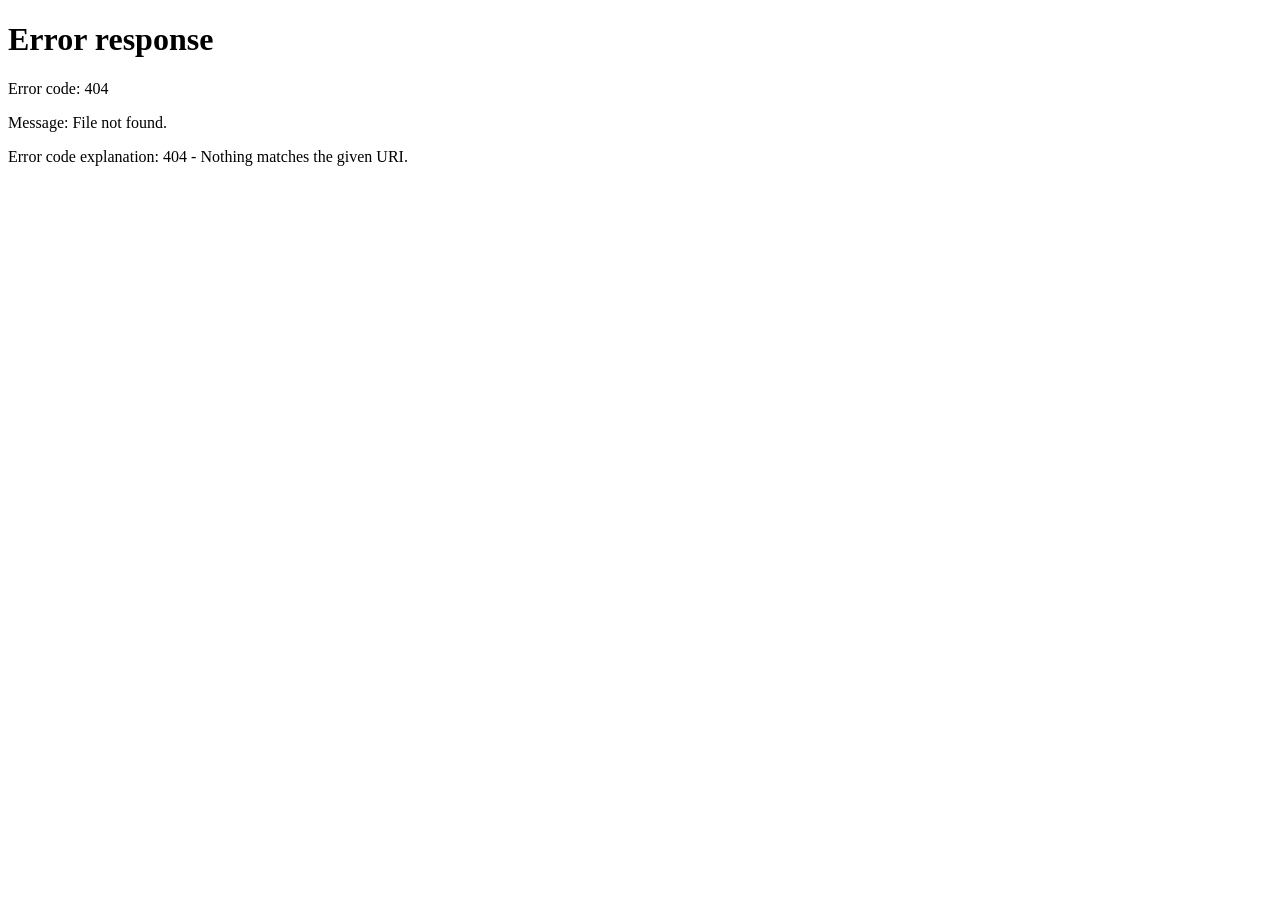
==== www/index.html @ 534d30af "memisahkan bagian rumus & system config" ====
<!doctype html>
<html lang="id">
  <head>
    <meta charset="UTF-8" />
    <meta name="viewport" content="width=device-width, initial-scale=1.0" />
    <title>Dashboard - Estrus Monitoring</title>
    <style>
      :root {
        --primary: #2563eb;
        --primary-dark: #1e40af;
        --success: #10b981;
        --success-dark: #047857;
        --danger: #ef4444;
        --warning: #f59e0b;
        --bg-body: #f8fafc;
        --bg-card: #ffffff;
        --text-main: #1e293b;
        --text-muted: #64748b;
        --border: #e2e8f0;
      }

      :root.dark-mode {
        --primary: #3b82f6;
        --primary-dark: #1e3a8a;
        --success: #10b981;
        --danger: #ef4444;
        --warning: #f59e0b;
        --bg-body: #0f172a;
        --bg-card: #1e293b;
        --text-main: #f1f5f9;
        --text-muted: #94a3b8;
        --border: #334155;
      }
      @media (max-width: 640px) {
        header {
          flex-direction: column;
          align-items: flex-start;
        }
        .header-right {
          width: 100%;
          align-items: flex-start;
          margin-top: 10px;
        }
        .btn-logout {
          /* order: -1; */
          align-self: flex-end;
        }
      }
      * {
        box-sizing: border-box;
        margin: 0;
        padding: 0;
      }
      body {
        font-family:
          -apple-system, BlinkMacSystemFont, "Segoe UI", Roboto, Helvetica,
          Arial, sans-serif;
        background-color: var(--bg-body);
        color: var(--text-main);
        line-height: 1.5;
        padding: 20px;
      }
      .container {
        max-width: 1400px;
        margin: 0 auto;
      }
      .btn-logout {
        display: flex;
        align-items: center;
        gap: 8px;
        background: #fee2e2;
        color: #dc2626;
        border: 1px solid #fecaca;
        padding: 8px 16px;
        border-radius: 10px;
        font-size: 0.85rem;
        font-weight: 700;
        cursor: pointer;
        transition: 0.2s;
        text-decoration: none;
      }
      .btn-logout:hover {
        background: #fecaca;
        box-shadow: 0 2px 4px rgba(220, 38, 38, 0.1);
      }
      .btn-theme {
        display: flex;
        align-items: center;
        gap: 8px;
        background: #e0e7ff;
        color: #3730a3;
        border: 1px solid #c7d2fe;
        padding: 8px 16px;
        border-radius: 10px;
        font-size: 0.85rem;
        font-weight: 700;
        cursor: pointer;
        transition: 0.2s;
        text-decoration: none;
      }
      .btn-theme:hover {
        background: #c7d2fe;
        box-shadow: 0 2px 4px rgba(55, 48, 163, 0.1);
      }
      :root.dark-mode .btn-theme {
        background: #312e81;
        color: #a5b4fc;
        border: 1px solid #4f46e5;
      }
      :root.dark-mode .btn-theme:hover {
        background: #4f46e5;
        box-shadow: 0 2px 4px rgba(165, 180, 252, 0.1);
      }
      :root.dark-mode .btn-logout {
        background: #7f1d1d;
        color: #fca5a5;
        border: 1px solid #991b1b;
      }
      :root.dark-mode .btn-logout:hover {
        background: #991b1b;
        box-shadow: 0 2px 4px rgba(252, 165, 165, 0.1);
      }
      header {
        display: flex;
        justify-content: space-between;
        align-items: center;
        margin-bottom: 30px;
        flex-wrap: wrap;
        gap: 20px;
      }
      .header-left {
        display: flex;
        align-items: center;
        gap: 15px;
      }
      .header-right {
        display: flex;
        flex-direction: column;
        align-items: flex-end;
        gap: 10px;
      }
      .logo-box {
        /* background: var(--primary); */
        /* color: white; */
        font-size: 48px;
        padding: 6px;
        border-radius: 12px;
        box-shadow: 0 4px 12px rgba(37, 99, 235, 0.2);
      }
      .node-badge {
        background: #e2e8f0;
        padding: 2px 8px;
        border-radius: 4px;
        font-family: monospace;
        font-size: 0.8em;
        color: var(--text-muted);
      }
      .grid-stats {
        display: grid;
        grid-template-columns: repeat(auto-fit, minmax(280px, 1fr));
        gap: 20px;
        margin-bottom: 30px;
      }
      .card {
        background: var(--bg-card);
        border: 1px solid var(--border);
        border-radius: 16px;
        padding: 20px;
        box-shadow: 0 1px 3px rgba(0, 0, 0, 0.05);
      }
      .card-header {
        display: flex;
        justify-content: space-between;
        margin-bottom: 15px;
        font-size: 0.75rem;
        font-weight: 700;
        color: var(--text-muted);
        text-transform: uppercase;
        letter-spacing: 0.05em;
      }
      .stat-value {
        font-size: 1.8rem;
        font-weight: 800;
        color: #0f172a;
      }
      :root.dark-mode .stat-value {
        color: #f1f5f9;
      }
      .stat-unit {
        font-size: 0.9rem;
        color: var(--text-muted);
        font-weight: 400;
      }
      .status-group {
        display: flex;
        gap: 12px;
        margin-top: 10px;
      }
      .status-item {
        display: flex;
        align-items: center;
        gap: 6px;
        font-size: 0.7rem;
        font-weight: bold;
      }
      .dot {
        height: 8px;
        width: 8px;
        border-radius: 50%;
        background: #cbd5e1;
      }
      .dot-active {
        background: var(--success);
        box-shadow: 0 0 6px var(--success);
      }
      .dot-inactive {
        background: var(--text-muted);
        box-shadow: none;
      }
      .dot-error {
        background: var(--danger);
        box-shadow: 0 0 6px var(--danger);
      }
      .alarm-btn {
        width: 50px;
        height: 50px;
        border-radius: 50%;
        border: none;
        cursor: pointer;
        transition: 0.3s;
        display: flex;
        align-items: center;
        justify-content: center;
        position: relative;
      }
      .alarm-active {
        background: var(--danger);
        color: white;
      }
      .alarm-inactive {
        background: #f1f5f9;
        color: #94a3b8;
      }
      :root.dark-mode .alarm-inactive {
        background: #1e293b;
        color: #64748b;
      }
      @keyframes pulse {
        0% {
          transform: scale(1);
          opacity: 0.5;
        }
        100% {
          transform: scale(1.5);
          opacity: 0;
        }
      }
      .pulse-ring {
        position: absolute;
        width: 100%;
        height: 100%;
        border-radius: 50%;
        border: 3px solid var(--danger);
        animation: pulse 1.5s infinite;
      }
      .main-layout {
        display: grid;
        grid-template-columns: 1.5fr 1fr;
        gap: 25px;
      }
      @media (max-width: 1024px) {
        .main-layout {
          grid-template-columns: 1fr;
        }
      }
      .config-panel {
        max-height: 600px;
        overflow-y: auto;
      }
      .form-grid {
        display: grid;
        grid-template-columns: 1fr 1fr;
        gap: 15px;
      }
      .full-width {
        grid-column: span 2;
      }
      .form-group label {
        display: block;
        font-size: 0.7rem;
        font-weight: 700;
        color: var(--text-muted);
        margin-bottom: 5px;
        text-transform: uppercase;
      }
      input,
      select {
        width: 100%;
        padding: 10px;
        border: 1px solid var(--border);
        border-radius: 8px;
        font-size: 0.9rem;
        outline: none;
        background: var(--bg-card);
        color: var(--text-main);
      }
      input:focus {
        border-color: var(--primary);
      }
      .btn {
        padding: 12px 20px;
        border-radius: 10px;
        border: none;
        font-weight: 700;
        cursor: pointer;
        transition: 0.2s;
      }
      .btn-primary {
        background: var(--primary);
        color: white;
        width: 100%;
      }
      .btn-primary:hover {
        background: var(--primary-dark);
        box-shadow: 0 4px 12px rgba(37, 99, 235, 0.2);
      }
      .btn-outline {
        background: var(--success);
        border: 1px solid var(--border);
        color: white;
        width: 100%;
      }
      .btn-outline:hover {
        background: var(--success-dark);
        box-shadow: 0 4px 12px rgba(16, 185, 129, 0.2);
      }
      .warning-box {
        background: #fffbeb;
        border: 1px solid #fde68a;
        color: #92400e;
        padding: 10px;
        border-radius: 8px;
        font-size: 0.75rem;
        margin-top: 5px;
        display: none;
      }
      .chart-container {
        height: 300px;
        width: 100%;
        background: #f8fafc;
        border-radius: 12px;
        position: relative;
        margin-top: 20px;
        border: 1px solid #f1f5f9;
      }
      :root.dark-mode .chart-container {
        background: #1e293b;
        border: 1px solid #334155;
      }
      .status-normal {
        background: #dcfce7;
        color: #166534;
        padding: 4px 12px;
        border-radius: 20px;
        font-weight: bold;
        font-size: 0.7rem;
      }
      .status-estrus {
        background: #fef3c7;
        color: #92400e;
        padding: 4px 12px;
        border-radius: 20px;
        font-weight: bold;
        font-size: 0.7rem;
      }
      table {
        width: 100%;
        border-collapse: collapse;
        margin-top: 16px;
      }
      th,
      td {
        padding: 12px;
        border-bottom: 1px solid #334155;
        text-align: left;
        font-size: 14px;
        color: var(--text-main);
      }
      :root.dark-mode th,
      :root.dark-mode td {
        border-bottom: 1px solid #475569;
      }
    </style>
  </head>
  <body>
    <div class="container">
      <header>
        <div class="header-left">
          <div class="logo-box">🐮</div>
          <div>
            <h1 style="font-size: 1.5rem">
              Estrus Monitoring
              <span class="node-badge" id="nodeTitle">NODE-?</span>
            </h1>
            <p style="font-size: 0.8rem; color: var(--text-muted)" id="rtcTime">
              Gagal memuat waktu
            </p>
          </div>
        </div>

        <div
          class="header-right"
          style="
            text-align: right;
            display: flex;
            gap: 10px;
            flex-direction: column;
            align-items: flex-end;
          "
        >
          <div style="display: flex; gap: 12px">
            <!-- dark mode toggle -->
            <button class="btn-theme" id="themeToggle" onclick="toggleTheme()">
              <span id="themeIcon">🌙</span>
              <!-- <span id="themeText">Dark</span> -->
            </button>
            <!-- logout button -->
            <button class="btn-logout" onclick="logoutSession()">
              <svg
                width="18"
                height="18"
                viewBox="0 0 24 24"
                fill="none"
                stroke="currentColor"
                stroke-width="2"
                stroke-linecap="round"
                stroke-linejoin="round"
              >
                <path d="M9 21H5a2 2 0 0 1-2-2V5a2 2 0 0 1 2-2h4"></path>
                <polyline points="16 17 21 12 16 7"></polyline>
                <line x1="21" y1="12" x2="9" y2="12"></line>
              </svg>
              Logout
            </button>
          </div>
          <div class="status-group">
            <div class="status-item">
              <span class="dot dot-inactive" id="sdStatus"></span> SD
            </div>
            <div class="status-item">
              <span class="dot dot-inactive" id="rtcStatus"></span> RTC
            </div>
            <div class="status-item">
              <span class="dot dot-inactive" id="sensorStatus"></span> SENSOR
            </div>
            <div class="status-item">
              <span class="dot dot-inactive" id="alarmStatus"></span> ALARM
            </div>
          </div>
        </div>
      </header>

      <div class="grid-stats">
        <!-- Proximity Card -->
        <div class="card">
          <div class="card-header">
            <span>Aktivitas Proximity</span>
            <svg
              width="16"
              height="16"
              viewBox="0 0 24 24"
              fill="none"
              stroke="currentColor"
              stroke-width="2"
            >
              <circle cx="12" cy="12" r="10"></circle>
              <path d="M12 8l4 4-4 4M8 12h7"></path>
            </svg>
          </div>
          <div
            style="
              display: flex;
              justify-content: space-between;
              align-items: flex-end;
            "
          >
            <div>
              <div class="stat-value" id="totalAct">0</div>
              <div class="stat-unit">Total Deteksi</div>
            </div>
            <div
              style="
                text-align: right;
                font-size: 0.8rem;
                color: var(--text-muted);
              "
            >
              A1: <span id="act1">0</span> | A2: <span id="act2">0</span>
            </div>
          </div>
        </div>

        <!-- Estrus Model -->
        <div class="card">
          <div class="card-header">
            <span>Estrus Model</span>
            <svg
              width="16"
              height="16"
              viewBox="0 0 24 24"
              fill="none"
              stroke="currentColor"
              stroke-width="2"
            >
              <path d="M22 12h-4l-3 9L9 3l-3 9H2"></path>
            </svg>
          </div>
          <div
            style="
              display: flex;
              justify-content: space-between;
              align-items: center;
            "
          >
            <div>
              <div class="stat-value" id="estrusScore">0.00</div>
              <div class="stat-unit">Confidence Score</div>
            </div>
            <div id="estrusStatus" class="status-normal">NORMAL</div>
          </div>
        </div>

        <!-- Battery Info -->
        <div class="card">
          <div class="card-header">
            <span>Kondisi Baterai</span>
            <svg
              width="16"
              height="16"
              viewBox="0 0 24 24"
              fill="none"
              stroke="currentColor"
              stroke-width="2"
            >
              <rect x="1" y="6" width="18" height="12" rx="2" ry="2"></rect>
              <line x1="23" y1="13" x2="23" y2="11"></line>
            </svg>
          </div>
          <div style="display: flex; justify-content: space-between">
            <div>
              <div class="stat-value" id="batteryPercent">0%</div>
              <div class="stat-unit">
                Est. <span id="batteryDays">0</span> Hari Lagi
              </div>
            </div>
            <div style="font-size: 0.75rem; text-align: right">
              <div id="batteryVoltage">0.0 V</div>
              <div id="batteryCurrent">0.0 A</div>
              <div id="batteryPower" style="font-weight: bold">0.00 W</div>
            </div>
          </div>
        </div>

        <!-- Alarm Master -->
        <div
          class="card"
          style="
            display: flex;
            align-items: center;
            justify-content: space-between;
          "
        >
          <div>
            <div style="font-weight: bold; font-size: 0.9rem">Master Alarm</div>
            <div
              id="alarm-text"
              style="font-size: 0.75rem; color: var(--text-muted)"
            >
              Status: Aktif & Siaga
            </div>
          </div>
          <div style="position: relative">
            <div id="ring" class="pulse-ring"></div>
            <button
              id="alarmButton"
              class="alarm-btn alarm-inactive"
              onclick="stopBuzzer()"
            >
              <svg
                id="icon-alarm"
                width="24"
                height="24"
                viewBox="0 0 24 24"
                fill="none"
                stroke="currentColor"
                stroke-width="2"
              >
                <path d="M18 8A6 6 0 0 0 6 8c0 7-3 9-3 9h18s-3-2-3-9"></path>
                <path d="M13.73 21a2 2 0 0 1-3.46 0"></path>
              </svg>
            </button>
          </div>
        </div>
      </div>

      <div class="main-layout">
        <!-- Grafik Sisi Kiri -->
        <div class="card">
          <div
            style="
              display: flex;
              justify-content: space-between;
              align-items: center;
            "
          >
            <h3 style="font-size: 1rem">Histori Aktivitas</h3>
            <div style="display: flex; gap: 12px">
              <!-- input date history -->
              <input id="historyDate" type="date" />
              <!-- load history button -->
              <button
                class="btn btn-primary"
                onclick="
                  loadHistory(document.getElementById('historyDate').value)
                "
              >
                Load data
              </button>
              <!-- download history button -->
              <button
                class="btn btn-outline"
                style="width: auto"
                onclick="
                  downloadCSV(document.getElementById('historyDate').value)
                "
              >
                <svg
                  width="14"
                  height="14"
                  viewBox="0 0 24 24"
                  fill="none"
                  stroke="currentColor"
                  stroke-width="3"
                >
                  <path d="M21 15v4a2 2 0 0 1-2 2H5a2 2 0 0 1-2-2v-4"></path>
                  <polyline points="7 10 12 15 17 10"></polyline>
                  <line x1="12" y1="15" x2="12" y2="3"></line>
                </svg>
              </button>
            </div>
          </div>

          <div class="chart-container0">
            <!-- Table Data History -->
            <table>
              <thead>
                <tr>
                  <th>ID</th>
                  <th>Time</th>
                  <th>A1</th>
                  <th>A2</th>
                  <th>Total</th>
                  <th>Score</th>
                  <th>Estrus</th>
                </tr>
              </thead>

              <tbody id="historyBody"></tbody>
            </table>
          </div>
        </div>

        <!-- Konfigurasi Sisi Kanan -->
        <!-- Konfigurasi Rumus Estrus -->
        <div class="card config-panel">
          <h3
            style="
              margin-bottom: 18px;
              font-size: 1rem;
              display: flex;
              align-items: center;
              gap: 8px;
            "
          >
            <svg
              width="20"
              height="20"
              viewBox="0 0 24 24"
              fill="none"
              stroke="currentColor"
              stroke-width="2"
            >
              <path
                d="M12 5.5C12 6.88071 10.8807 8 9.5 8C8.11929 8 7 6.88071 7 5.5M12 5.5C12 4.11929 10.8807 3 9.5 3C8.11929 3 7 4.11929 7 5.5M12 5.5H21M7 5.5H3M19 12C19 13.3807 17.8807 14.5 16.5 14.5C15.1193 14.5 14 13.3807 14 12M19 12C19 10.6193 17.8807 9.5 16.5 9.5C15.1193 9.5 14 10.6193 14 12M19 12H21M14 12H3M10 18.5C10 19.8807 8.88071 21 7.5 21C6.11929 21 5 19.8807 5 18.5M10 18.5C10 17.1193 8.88071 16 7.5 16C6.11929 16 5 17.1193 5 18.5M10 18.5H21M5 18.5H3"
              />
            </svg>
            Rumus Estrus Monitoring
          </h3>

          <form
            id="configForm"
            onsubmit="
              event.preventDefault();
              saveConfig();
            "
          >
            <div class="form-grid">
              <div class="form-group">
                <label>Interval (Jam)</label>
                <input
                  type="number"
                  id="interval"
                  step="1"
                  min="1"
                  max="24"
                  placeholder="1 ~ 24"
                  required
                />
              </div>

              <div class="form-group">
                <label>Score Threshold</label>
                <input
                  type="number"
                  id="score"
                  step="0.01"
                  min="0.1"
                  max="5.0"
                  placeholder="0.1 ~ 5.0"
                  required
                />
              </div>
              <div class="form-group">
                <label>Ratio</label>
                <input
                  type="number"
                  id="ratioTrigger"
                  step="0.1"
                  min="0.1"
                  max="10.0"
                  placeholder="0.1 ~ 10.0"
                  required
                />
              </div>

              <div class="form-group">
                <label>Persist</label>
                <input
                  type="number"
                  id="persist"
                  step="1"
                  min="1"
                  max="20"
                  placeholder="1 ~ 20"
                  required
                />
              </div>
              <div class="form-group">
                <label>EMA Alpha</label>
                <input
                  type="number"
                  id="ema"
                  step="0.01"
                  min="0.01"
                  max="1.0"
                  placeholder="0.01 ~ 1.0"
                  required
                />
              </div>

              <div class="form-group">
                <label>Activity Minimum</label>
                <input
                  type="number"
                  id="activityMin"
                  step="1"
                  min="1"
                  max="10000"
                  placeholder="1 ~ 10000"
                  required
                />
              </div>
              <div class="form-group full-width">
                <label>Balance Minimum</label>
                <input
                  type="number"
                  id="balanceMin"
                  step="0.01"
                  min="0.01"
                  max="1.0"
                  placeholder="0.01 ~ 1.0"
                  required
                />
              </div>

              <!-- Konfigurasi Perangkat -->
              <h3
                style="
                  margin-bottom: 10px;
                  font-size: 1rem;
                  display: flex;
                  align-items: center;
                  gap: 8px;
                "
              >
                <svg
                  width="20"
                  height="20"
                  viewBox="0 0 24 24"
                  fill="none"
                  stroke="currentColor"
                  stroke-width="2"
                >
                  <circle cx="12" cy="12" r="3"></circle>
                  <path
                    d="M19.4 15a1.65 1.65 0 0 0 .33 1.82l.06.06a2 2 0 0 1 0 2.83 2 2 0 0 1-2.83 0l-.06-.06a1.65 1.65 0 0 0-1.82-.33 1.65 1.65 0 0 0-1 1.51V21a2 2 0 0 1-2 2 2 2 0 0 1-2-2v-.09A1.65 1.65 0 0 0 9 19.4a1.65 1.65 0 0 0-1.82.33l-.06.06a2 2 0 0 1-2.83 0 2 2 0 0 1 0-2.83l.06-.06a1.65 1.65 0 0 0 .33-1.82 1.65 1.65 0 0 0-1.51-1H3a2 2 0 0 1-2-2 2 2 0 0 1 2-2h.09A1.65 1.65 0 0 0 4.6 9a1.65 1.65 0 0 0-.33-1.82l-.06-.06a2 2 0 0 1 0-2.83 2 2 0 0 1 2.83 0l.06.06a1.65 1.65 0 0 0 1.82.33H9a1.65 1.65 0 0 0 1-1.51V3a2 2 0 0 1 2-2 2 2 0 0 1 2 2v.09a1.65 1.65 0 0 0 1 1.51 1.65 1.65 0 0 0 1.82-.33l.06-.06a2 2 0 0 1 2.83 0 2 2 0 0 1 0 2.83l-.06.06a1.65 1.65 0 0 0-.33 1.82V9a1.65 1.65 0 0 0 1.51 1H21a2 2 0 0 1 2 2 2 2 0 0 1-2 2h-.09a1.65 1.65 0 0 0-1.51 1z"
                  ></path>
                </svg>
                Konfigurasi Perangkat
              </h3>

              <div class="form-group full-width">
                <label>Node ID</label>
                <input
                  type="text"
                  id="nodeId"
                  onchange="showRestartWarn()"
                  placeholder="cth. NODE-01, NODE-02, ..."
                  required
                />
                <div id="restart-warn" class="warning-box">
                  ⚠️ ID baru akan memicu restart pada perangkat!
                </div>
              </div>

              <div class="form-group">
                <label>Prox Mode</label>
                <select id="proxLow">
                  <option value="0">High</option>
                  <option value="1">Low</option>
                </select>
              </div>
              <div class="form-group">
                <label>Status Alarm</label>
                <select id="buzzer_enabled">
                  <option value="0">Tidak Aktif</option>
                  <option value="1">Aktif</option>
                </select>
              </div>

              <div class="form-group">
                <label>Current TH | Batas Alert Maks Arus (mA)</label>
                <input
                  type="number"
                  step="0.1"
                  min="100.0"
                  max="150.0"
                  placeholder="Batas Alert Maks Arus (mA)"
                />
              </div>

              <div class="form-group">
                <label>Power TH | Batas Alert Maks Daya (mW)</label>
                <input
                  type="number"
                  step="0.1"
                  min="400.0"
                  max="600.0"
                  placeholder="Batas Alert Maks Daya (mW)"
                />
              </div>
              <!-- reset config button -->
              <!-- <button
                type="button"
                class="btn btn-outline"
                onclick="resetConfig()"
              >
                Reset Konfigurasi
              </button> -->
              <!-- save config button -->
              <button
                type="submit"
                class="btn btn-primary full-width"
                onclick="saveConfig()"
              >
                Simpan Konfigurasi
              </button>
            </div>
          </form>
        </div>
      </div>
    </div>

    <script>
      // Theme Toggle Functionality
      function toggleTheme() {
        const html = document.documentElement;
        const themeIcon = document.getElementById("themeIcon");
        const themeText = document.getElementById("themeText");

        if (html.classList.contains("dark-mode")) {
          html.classList.remove("dark-mode");
          localStorage.setItem("theme", "light");
          themeIcon.textContent = "🌙";
          themeText.textContent = "Dark";
        } else {
          html.classList.add("dark-mode");
          localStorage.setItem("theme", "dark");
          themeIcon.textContent = "☀️";
          themeText.textContent = "Light";
        }
      }

      // Initialize theme on page load
      function initializeTheme() {
        const savedTheme = localStorage.getItem("theme") || "light";
        const html = document.documentElement;
        const themeIcon = document.getElementById("themeIcon");
        const themeText = document.getElementById("themeText");

        if (savedTheme === "dark") {
          html.classList.add("dark-mode");
          themeIcon.textContent = "☀️";
          themeText.textContent = "Light";
        } else {
          html.classList.remove("dark-mode");
          themeIcon.textContent = "🌙";
          themeText.textContent = "Dark";
        }
      }

      // Initialize theme when DOM is ready
      document.addEventListener("DOMContentLoaded", initializeTheme);
      // Also initialize immediately for faster theme application
      initializeTheme();
    </script>

    <script src="app.js"></script>
  </body>
</html>
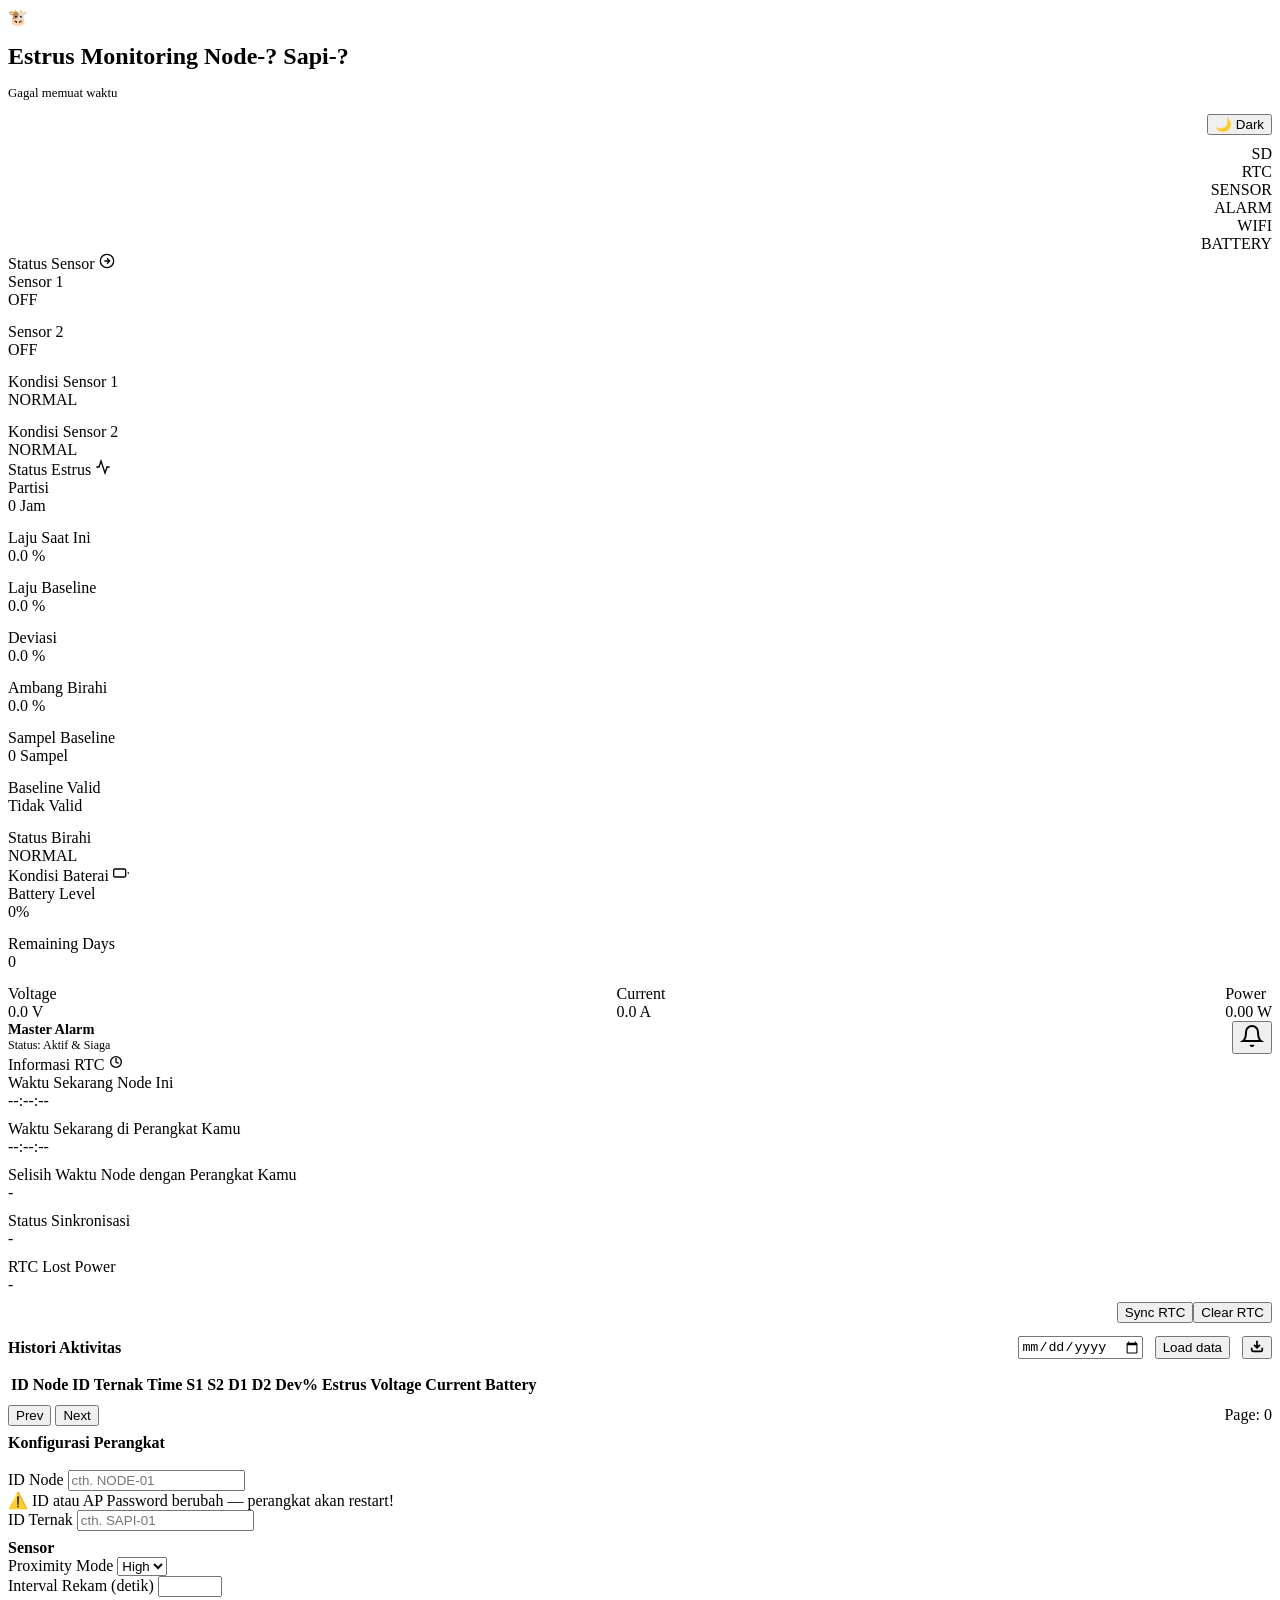
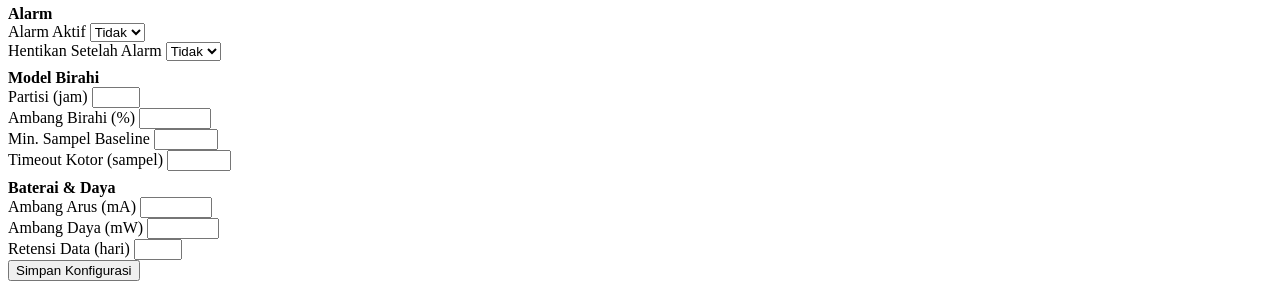
==== commit a86b3dc2: "Refactor UI: move styles to CSS and revamp dashboard Extract inline stylesheet into style.css and li" ====
--- a/www/index.html
+++ b/www/index.html
@@ -4,393 +4,7 @@
     <meta charset="UTF-8" />
     <meta name="viewport" content="width=device-width, initial-scale=1.0" />
     <title>Dashboard - Estrus Monitoring</title>
-    <style>
-      :root {
-        --primary: #2563eb;
-        --primary-dark: #1e40af;
-        --success: #10b981;
-        --success-dark: #047857;
-        --danger: #ef4444;
-        --warning: #f59e0b;
-        --bg-body: #f8fafc;
-        --bg-card: #ffffff;
-        --text-main: #1e293b;
-        --text-muted: #64748b;
-        --border: #e2e8f0;
-      }
-
-      :root.dark-mode {
-        --primary: #3b82f6;
-        --primary-dark: #1e3a8a;
-        --success: #10b981;
-        --danger: #ef4444;
-        --warning: #f59e0b;
-        --bg-body: #0f172a;
-        --bg-card: #1e293b;
-        --text-main: #f1f5f9;
-        --text-muted: #94a3b8;
-        --border: #334155;
-      }
-      @media (max-width: 640px) {
-        header {
-          flex-direction: column;
-          align-items: flex-start;
-        }
-        .header-right {
-          width: 100%;
-          align-items: flex-start;
-          margin-top: 10px;
-        }
-        .btn-logout {
-          /* order: -1; */
-          align-self: flex-end;
-        }
-      }
-      * {
-        box-sizing: border-box;
-        margin: 0;
-        padding: 0;
-      }
-      body {
-        font-family:
-          -apple-system, BlinkMacSystemFont, "Segoe UI", Roboto, Helvetica,
-          Arial, sans-serif;
-        background-color: var(--bg-body);
-        color: var(--text-main);
-        line-height: 1.5;
-        padding: 20px;
-      }
-      .container {
-        max-width: 1400px;
-        margin: 0 auto;
-      }
-      .btn-logout {
-        display: flex;
-        align-items: center;
-        gap: 8px;
-        background: #fee2e2;
-        color: #dc2626;
-        border: 1px solid #fecaca;
-        padding: 8px 16px;
-        border-radius: 10px;
-        font-size: 0.85rem;
-        font-weight: 700;
-        cursor: pointer;
-        transition: 0.2s;
-        text-decoration: none;
-      }
-      .btn-logout:hover {
-        background: #fecaca;
-        box-shadow: 0 2px 4px rgba(220, 38, 38, 0.1);
-      }
-      .btn-theme {
-        display: flex;
-        align-items: center;
-        gap: 8px;
-        background: #e0e7ff;
-        color: #3730a3;
-        border: 1px solid #c7d2fe;
-        padding: 8px 16px;
-        border-radius: 10px;
-        font-size: 0.85rem;
-        font-weight: 700;
-        cursor: pointer;
-        transition: 0.2s;
-        text-decoration: none;
-      }
-      .btn-theme:hover {
-        background: #c7d2fe;
-        box-shadow: 0 2px 4px rgba(55, 48, 163, 0.1);
-      }
-      :root.dark-mode .btn-theme {
-        background: #312e81;
-        color: #a5b4fc;
-        border: 1px solid #4f46e5;
-      }
-      :root.dark-mode .btn-theme:hover {
-        background: #4f46e5;
-        box-shadow: 0 2px 4px rgba(165, 180, 252, 0.1);
-      }
-      :root.dark-mode .btn-logout {
-        background: #7f1d1d;
-        color: #fca5a5;
-        border: 1px solid #991b1b;
-      }
-      :root.dark-mode .btn-logout:hover {
-        background: #991b1b;
-        box-shadow: 0 2px 4px rgba(252, 165, 165, 0.1);
-      }
-      header {
-        display: flex;
-        justify-content: space-between;
-        align-items: center;
-        margin-bottom: 30px;
-        flex-wrap: wrap;
-        gap: 20px;
-      }
-      .header-left {
-        display: flex;
-        align-items: center;
-        gap: 15px;
-      }
-      .header-right {
-        display: flex;
-        flex-direction: column;
-        align-items: flex-end;
-        gap: 10px;
-      }
-      .logo-box {
-        /* background: var(--primary); */
-        /* color: white; */
-        font-size: 48px;
-        padding: 6px;
-        border-radius: 12px;
-        box-shadow: 0 4px 12px rgba(37, 99, 235, 0.2);
-      }
-      .node-badge {
-        background: #e2e8f0;
-        padding: 2px 8px;
-        border-radius: 4px;
-        font-family: monospace;
-        font-size: 0.8em;
-        color: var(--text-muted);
-      }
-      .grid-stats {
-        display: grid;
-        grid-template-columns: repeat(auto-fit, minmax(280px, 1fr));
-        gap: 20px;
-        margin-bottom: 30px;
-      }
-      .card {
-        background: var(--bg-card);
-        border: 1px solid var(--border);
-        border-radius: 16px;
-        padding: 20px;
-        box-shadow: 0 1px 3px rgba(0, 0, 0, 0.05);
-      }
-      .card-header {
-        display: flex;
-        justify-content: space-between;
-        margin-bottom: 15px;
-        font-size: 0.75rem;
-        font-weight: 700;
-        color: var(--text-muted);
-        text-transform: uppercase;
-        letter-spacing: 0.05em;
-      }
-      .stat-value {
-        font-size: 1.8rem;
-        font-weight: 800;
-        color: #0f172a;
-      }
-      :root.dark-mode .stat-value {
-        color: #f1f5f9;
-      }
-      .stat-unit {
-        font-size: 0.9rem;
-        color: var(--text-muted);
-        font-weight: 400;
-      }
-      .status-group {
-        display: flex;
-        gap: 12px;
-        margin-top: 10px;
-      }
-      .status-item {
-        display: flex;
-        align-items: center;
-        gap: 6px;
-        font-size: 0.7rem;
-        font-weight: bold;
-      }
-      .dot {
-        height: 8px;
-        width: 8px;
-        border-radius: 50%;
-        background: #cbd5e1;
-      }
-      .dot-active {
-        background: var(--success);
-        box-shadow: 0 0 6px var(--success);
-      }
-      .dot-inactive {
-        background: var(--text-muted);
-        box-shadow: none;
-      }
-      .dot-error {
-        background: var(--danger);
-        box-shadow: 0 0 6px var(--danger);
-      }
-      .alarm-btn {
-        width: 50px;
-        height: 50px;
-        border-radius: 50%;
-        border: none;
-        cursor: pointer;
-        transition: 0.3s;
-        display: flex;
-        align-items: center;
-        justify-content: center;
-        position: relative;
-      }
-      .alarm-active {
-        background: var(--danger);
-        color: white;
-      }
-      .alarm-inactive {
-        background: #f1f5f9;
-        color: #94a3b8;
-      }
-      :root.dark-mode .alarm-inactive {
-        background: #1e293b;
-        color: #64748b;
-      }
-      @keyframes pulse {
-        0% {
-          transform: scale(1);
-          opacity: 0.5;
-        }
-        100% {
-          transform: scale(1.5);
-          opacity: 0;
-        }
-      }
-      .pulse-ring {
-        position: absolute;
-        width: 100%;
-        height: 100%;
-        border-radius: 50%;
-        border: 3px solid var(--danger);
-        animation: pulse 1.5s infinite;
-      }
-      .main-layout {
-        display: grid;
-        grid-template-columns: 1.5fr 1fr;
-        gap: 25px;
-      }
-      @media (max-width: 1024px) {
-        .main-layout {
-          grid-template-columns: 1fr;
-        }
-      }
-      .config-panel {
-        max-height: 600px;
-        overflow-y: auto;
-      }
-      .form-grid {
-        display: grid;
-        grid-template-columns: 1fr 1fr;
-        gap: 15px;
-      }
-      .full-width {
-        grid-column: span 2;
-      }
-      .form-group label {
-        display: block;
-        font-size: 0.7rem;
-        font-weight: 700;
-        color: var(--text-muted);
-        margin-bottom: 5px;
-        text-transform: uppercase;
-      }
-      input,
-      select {
-        width: 100%;
-        padding: 10px;
-        border: 1px solid var(--border);
-        border-radius: 8px;
-        font-size: 0.9rem;
-        outline: none;
-        background: var(--bg-card);
-        color: var(--text-main);
-      }
-      input:focus {
-        border-color: var(--primary);
-      }
-      .btn {
-        padding: 12px 20px;
-        border-radius: 10px;
-        border: none;
-        font-weight: 700;
-        cursor: pointer;
-        transition: 0.2s;
-      }
-      .btn-primary {
-        background: var(--primary);
-        color: white;
-        width: 100%;
-      }
-      .btn-primary:hover {
-        background: var(--primary-dark);
-        box-shadow: 0 4px 12px rgba(37, 99, 235, 0.2);
-      }
-      .btn-outline {
-        background: var(--success);
-        border: 1px solid var(--border);
-        color: white;
-        width: 100%;
-      }
-      .btn-outline:hover {
-        background: var(--success-dark);
-        box-shadow: 0 4px 12px rgba(16, 185, 129, 0.2);
-      }
-      .warning-box {
-        background: #fffbeb;
-        border: 1px solid #fde68a;
-        color: #92400e;
-        padding: 10px;
-        border-radius: 8px;
-        font-size: 0.75rem;
-        margin-top: 5px;
-        display: none;
-      }
-      .chart-container {
-        height: 300px;
-        width: 100%;
-        background: #f8fafc;
-        border-radius: 12px;
-        position: relative;
-        margin-top: 20px;
-        border: 1px solid #f1f5f9;
-      }
-      :root.dark-mode .chart-container {
-        background: #1e293b;
-        border: 1px solid #334155;
-      }
-      .status-normal {
-        background: #dcfce7;
-        color: #166534;
-        padding: 4px 12px;
-        border-radius: 20px;
-        font-weight: bold;
-        font-size: 0.7rem;
-      }
-      .status-estrus {
-        background: #fef3c7;
-        color: #92400e;
-        padding: 4px 12px;
-        border-radius: 20px;
-        font-weight: bold;
-        font-size: 0.7rem;
-      }
-      table {
-        width: 100%;
-        border-collapse: collapse;
-        margin-top: 16px;
-      }
-      th,
-      td {
-        padding: 12px;
-        border-bottom: 1px solid #334155;
-        text-align: left;
-        font-size: 14px;
-        color: var(--text-main);
-      }
-      :root.dark-mode th,
-      :root.dark-mode td {
-        border-bottom: 1px solid #475569;
-      }
-    </style>
+    <link rel="stylesheet" href="style.css" />
   </head>
   <body>
     <div class="container">
@@ -400,9 +14,13 @@
           <div>
             <h1 style="font-size: 1.5rem">
               Estrus Monitoring
-              <span class="node-badge" id="nodeTitle">NODE-?</span>
+              <span class="node-badge" id="nodeTitle">Node-?</span>
+              <span class="node-badge" id="animalIdLabel">Sapi-?</span>
             </h1>
-            <p style="font-size: 0.8rem; color: var(--text-muted)" id="rtcTime">
+            <p
+              style="font-size: 0.8rem; color: var(--text-muted)"
+              id="rtcTimeHeader"
+            >
               Gagal memuat waktu
             </p>
           </div>
@@ -422,10 +40,10 @@
             <!-- dark mode toggle -->
             <button class="btn-theme" id="themeToggle" onclick="toggleTheme()">
               <span id="themeIcon">🌙</span>
-              <!-- <span id="themeText">Dark</span> -->
+              <span id="themeText">Dark</span>
             </button>
             <!-- logout button -->
-            <button class="btn-logout" onclick="logoutSession()">
+            <!-- <button class="btn-logout" onclick="logoutSession()">
               <svg
                 width="18"
                 height="18"
@@ -441,7 +59,7 @@
                 <line x1="21" y1="12" x2="9" y2="12"></line>
               </svg>
               Logout
-            </button>
+            </button> -->
           </div>
           <div class="status-group">
             <div class="status-item">
@@ -456,15 +74,21 @@
             <div class="status-item">
               <span class="dot dot-inactive" id="alarmStatus"></span> ALARM
             </div>
+            <div class="status-item">
+              <span class="dot dot-inactive" id="wifiStatus"></span> WIFI
+            </div>
+            <div class="status-item">
+              <span class="dot dot-inactive" id="batteryStatus"></span> BATTERY
+            </div>
           </div>
         </div>
       </header>
 
       <div class="grid-stats">
-        <!-- Proximity Card -->
+        <!-- Sensor Status -->
         <div class="card">
           <div class="card-header">
-            <span>Aktivitas Proximity</span>
+            <span>Status Sensor</span>
             <svg
               width="16"
               height="16"
@@ -477,33 +101,30 @@
               <path d="M12 8l4 4-4 4M8 12h7"></path>
             </svg>
           </div>
-          <div
-            style="
-              display: flex;
-              justify-content: space-between;
-              align-items: flex-end;
-            "
-          >
-            <div>
-              <div class="stat-value" id="totalAct">0</div>
-              <div class="stat-unit">Total Deteksi</div>
-            </div>
-            <div
-              style="
-                text-align: right;
-                font-size: 0.8rem;
-                color: var(--text-muted);
-              "
-            >
-              A1: <span id="act1">0</span> | A2: <span id="act2">0</span>
-            </div>
-          </div>
-        </div>
-
-        <!-- Estrus Model -->
+          <div style="display: grid; gap: 14px">
+            <div>
+              <div class="stat-unit">Sensor 1</div>
+              <div class="stat-value" id="sensor1">OFF</div>
+            </div>
+            <div>
+              <div class="stat-unit">Sensor 2</div>
+              <div class="stat-value" id="sensor2">OFF</div>
+            </div>
+            <div>
+              <div class="stat-unit">Kondisi Sensor 1</div>
+              <div class="stat-value" id="sensor1Dirty">NORMAL</div>
+            </div>
+            <div>
+              <div class="stat-unit">Kondisi Sensor 2</div>
+              <div class="stat-value" id="sensor2Dirty">NORMAL</div>
+            </div>
+          </div>
+        </div>
+
+        <!-- Estrus Status -->
         <div class="card">
           <div class="card-header">
-            <span>Estrus Model</span>
+            <span>Status Estrus</span>
             <svg
               width="16"
               height="16"
@@ -515,18 +136,39 @@
               <path d="M22 12h-4l-3 9L9 3l-3 9H2"></path>
             </svg>
           </div>
-          <div
-            style="
-              display: flex;
-              justify-content: space-between;
-              align-items: center;
-            "
-          >
-            <div>
-              <div class="stat-value" id="estrusScore">0.00</div>
-              <div class="stat-unit">Confidence Score</div>
-            </div>
-            <div id="estrusStatus" class="status-normal">NORMAL</div>
+          <div style="display: grid; gap: 14px">
+            <div>
+              <div class="stat-unit">Partisi</div>
+              <div class="stat-value" id="partitionHours">0 Jam</div>
+            </div>
+            <div>
+              <div class="stat-unit">Laju Saat Ini</div>
+              <div class="stat-value" id="currentRate">0.0 %</div>
+            </div>
+            <div>
+              <div class="stat-unit">Laju Baseline</div>
+              <div class="stat-value" id="baselineRate">0.0 %</div>
+            </div>
+            <div>
+              <div class="stat-unit">Deviasi</div>
+              <div class="stat-value" id="deviationPct">0.0 %</div>
+            </div>
+            <div>
+              <div class="stat-unit">Ambang Birahi</div>
+              <div class="stat-value" id="estrusThreshold">0.0 %</div>
+            </div>
+            <div>
+              <div class="stat-unit">Sampel Baseline</div>
+              <div class="stat-value" id="baselineSamples">0 Sampel</div>
+            </div>
+            <div>
+              <div class="stat-unit">Baseline Valid</div>
+              <div class="stat-value" id="baselineValid">Tidak Valid</div>
+            </div>
+            <div>
+              <div class="stat-unit">Status Birahi</div>
+              <div id="estrusStatus" class="status-normal">NORMAL</div>
+            </div>
           </div>
         </div>
 
@@ -546,17 +188,30 @@
               <line x1="23" y1="13" x2="23" y2="11"></line>
             </svg>
           </div>
-          <div style="display: flex; justify-content: space-between">
-            <div>
+          <div style="display: grid; gap: 14px">
+            <div>
+              <div class="stat-unit">Battery Level</div>
               <div class="stat-value" id="batteryPercent">0%</div>
-              <div class="stat-unit">
-                Est. <span id="batteryDays">0</span> Hari Lagi
-              </div>
-            </div>
-            <div style="font-size: 0.75rem; text-align: right">
-              <div id="batteryVoltage">0.0 V</div>
-              <div id="batteryCurrent">0.0 A</div>
-              <div id="batteryPower" style="font-weight: bold">0.00 W</div>
+            </div>
+            <div>
+              <div class="stat-unit">Remaining Days</div>
+              <div class="stat-value" id="batteryDays">0</div>
+            </div>
+            <div
+              style="display: flex; justify-content: space-between; gap: 12px"
+            >
+              <div>
+                <div class="stat-unit">Voltage</div>
+                <div id="batteryVoltage">0.0 V</div>
+              </div>
+              <div>
+                <div class="stat-unit">Current</div>
+                <div id="batteryCurrent">0.0 A</div>
+              </div>
+              <div>
+                <div class="stat-unit">Power</div>
+                <div id="batteryPower">0.00 W</div>
+              </div>
             </div>
           </div>
         </div>
@@ -598,6 +253,65 @@
                 <path d="M18 8A6 6 0 0 0 6 8c0 7-3 9-3 9h18s-3-2-3-9"></path>
                 <path d="M13.73 21a2 2 0 0 1-3.46 0"></path>
               </svg>
+            </button>
+          </div>
+        </div>
+
+        <!-- RTC Info Card -->
+        <div class="card">
+          <div class="card-header">
+            <span>Informasi RTC</span>
+            <svg
+              width="16"
+              height="16"
+              viewBox="0 0 24 24"
+              fill="none"
+              stroke="currentColor"
+              stroke-width="2"
+            >
+              <path
+                d="M12 20c4.418 0 8-3.582 8-8s-3.582-8-8-8-8 3.582-8 8 3.582 8 8 8z"
+              ></path>
+              <path d="M12 6v6l4 2"></path>
+            </svg>
+          </div>
+          <div style="display: grid; gap: 10px">
+            <div>
+              <div class="stat-unit">Waktu Sekarang Node Ini</div>
+              <div class="stat-value" id="rtcTime">--:--:--</div>
+            </div>
+            <div>
+              <div class="stat-unit">Waktu Sekarang di Perangkat Kamu</div>
+              <div class="stat-value" id="deviceTime">--:--:--</div>
+            </div>
+            <div>
+              <div class="stat-unit">
+                Selisih Waktu Node dengan Perangkat Kamu
+              </div>
+              <div class="stat-value" id="rtcDrift">-</div>
+            </div>
+            <div>
+              <div class="stat-unit">Status Sinkronisasi</div>
+              <div class="stat-value" id="rtcSyncStatus">-</div>
+            </div>
+            <div>
+              <div class="stat-unit">RTC Lost Power</div>
+              <div class="stat-value" id="rtcLostPower">-</div>
+            </div>
+          </div>
+          <div
+            style="display: flex; justify-content: flex-end; margin-top: 8px"
+          >
+            <button id="syncRtcBtn" class="btn btn-outline" onclick="syncRTC()">
+              Sync RTC
+            </button>
+
+            <button
+              id="clearRtcBtn"
+              class="btn btn-primary"
+              onclick="clearRTC()"
+            >
+              Clear RTC
             </button>
           </div>
         </div>
@@ -621,7 +335,7 @@
               <button
                 class="btn btn-primary"
                 onclick="
-                  loadHistory(document.getElementById('historyDate').value)
+                  loadHistory(document.getElementById('historyDate').value, 0)
                 "
               >
                 Load data
@@ -655,47 +369,49 @@
             <table>
               <thead>
                 <tr>
-                  <th>ID</th>
+                  <th>ID Node</th>
+                  <th>ID Ternak</th>
                   <th>Time</th>
-                  <th>A1</th>
-                  <th>A2</th>
-                  <th>Total</th>
-                  <th>Score</th>
+                  <th>S1</th>
+                  <th>S2</th>
+                  <th>D1</th>
+                  <th>D2</th>
+                  <th>Dev%</th>
                   <th>Estrus</th>
+                  <th>Voltage</th>
+                  <th>Current</th>
+                  <th>Battery</th>
                 </tr>
               </thead>
 
               <tbody id="historyBody"></tbody>
             </table>
+            <div
+              style="
+                display: flex;
+                justify-content: space-between;
+                align-items: center;
+                margin-top: 8px;
+              "
+            >
+              <div>
+                <button class="btn" onclick="prevHistory()">Prev</button>
+                <button class="btn" onclick="nextHistory()">Next</button>
+              </div>
+              <div>Page: <span id="historyPage">0</span></div>
+            </div>
           </div>
         </div>
 
         <!-- Konfigurasi Sisi Kanan -->
         <!-- Konfigurasi Rumus Estrus -->
         <div class="card config-panel">
-          <h3
-            style="
-              margin-bottom: 18px;
-              font-size: 1rem;
-              display: flex;
-              align-items: center;
-              gap: 8px;
-            "
+          <div
+            class="form-group full-width"
+            style="margin-top: 8px; margin-bottom: 18px"
           >
-            <svg
-              width="20"
-              height="20"
-              viewBox="0 0 24 24"
-              fill="none"
-              stroke="currentColor"
-              stroke-width="2"
-            >
-              <path
-                d="M12 5.5C12 6.88071 10.8807 8 9.5 8C8.11929 8 7 6.88071 7 5.5M12 5.5C12 4.11929 10.8807 3 9.5 3C8.11929 3 7 4.11929 7 5.5M12 5.5H21M7 5.5H3M19 12C19 13.3807 17.8807 14.5 16.5 14.5C15.1193 14.5 14 13.3807 14 12M19 12C19 10.6193 17.8807 9.5 16.5 9.5C15.1193 9.5 14 10.6193 14 12M19 12H21M14 12H3M10 18.5C10 19.8807 8.88071 21 7.5 21C6.11929 21 5 19.8807 5 18.5M10 18.5C10 17.1193 8.88071 16 7.5 16C6.11929 16 5 17.1193 5 18.5M10 18.5H21M5 18.5H3"
-              />
-            </svg>
-            Rumus Estrus Monitoring
-          </h3>
+            <strong>Konfigurasi Perangkat</strong>
+          </div>
 
           <form
             id="configForm"
@@ -705,186 +421,182 @@
             "
           >
             <div class="form-grid">
-              <div class="form-group">
-                <label>Interval (Jam)</label>
-                <input
-                  type="number"
-                  id="interval"
-                  step="1"
-                  min="1"
-                  max="24"
-                  placeholder="1 ~ 24"
-                  required
-                />
-              </div>
-
-              <div class="form-group">
-                <label>Score Threshold</label>
-                <input
-                  type="number"
-                  id="score"
-                  step="0.01"
-                  min="0.1"
-                  max="5.0"
-                  placeholder="0.1 ~ 5.0"
-                  required
-                />
-              </div>
-              <div class="form-group">
-                <label>Ratio</label>
-                <input
-                  type="number"
-                  id="ratioTrigger"
-                  step="0.1"
-                  min="0.1"
-                  max="10.0"
-                  placeholder="0.1 ~ 10.0"
-                  required
-                />
-              </div>
-
-              <div class="form-group">
-                <label>Persist</label>
-                <input
-                  type="number"
-                  id="persist"
-                  step="1"
-                  min="1"
-                  max="20"
-                  placeholder="1 ~ 20"
-                  required
-                />
-              </div>
-              <div class="form-group">
-                <label>EMA Alpha</label>
-                <input
-                  type="number"
-                  id="ema"
-                  step="0.01"
-                  min="0.01"
-                  max="1.0"
-                  placeholder="0.01 ~ 1.0"
-                  required
-                />
-              </div>
-
-              <div class="form-group">
-                <label>Activity Minimum</label>
-                <input
-                  type="number"
-                  id="activityMin"
-                  step="1"
-                  min="1"
-                  max="10000"
-                  placeholder="1 ~ 10000"
-                  required
-                />
-              </div>
-              <div class="form-group full-width">
-                <label>Balance Minimum</label>
-                <input
-                  type="number"
-                  id="balanceMin"
-                  step="0.01"
-                  min="0.01"
-                  max="1.0"
-                  placeholder="0.01 ~ 1.0"
-                  required
-                />
-              </div>
-
-              <!-- Konfigurasi Perangkat -->
-              <h3
-                style="
-                  margin-bottom: 10px;
-                  font-size: 1rem;
-                  display: flex;
-                  align-items: center;
-                  gap: 8px;
-                "
-              >
-                <svg
-                  width="20"
-                  height="20"
-                  viewBox="0 0 24 24"
-                  fill="none"
-                  stroke="currentColor"
-                  stroke-width="2"
-                >
-                  <circle cx="12" cy="12" r="3"></circle>
-                  <path
-                    d="M19.4 15a1.65 1.65 0 0 0 .33 1.82l.06.06a2 2 0 0 1 0 2.83 2 2 0 0 1-2.83 0l-.06-.06a1.65 1.65 0 0 0-1.82-.33 1.65 1.65 0 0 0-1 1.51V21a2 2 0 0 1-2 2 2 2 0 0 1-2-2v-.09A1.65 1.65 0 0 0 9 19.4a1.65 1.65 0 0 0-1.82.33l-.06.06a2 2 0 0 1-2.83 0 2 2 0 0 1 0-2.83l.06-.06a1.65 1.65 0 0 0 .33-1.82 1.65 1.65 0 0 0-1.51-1H3a2 2 0 0 1-2-2 2 2 0 0 1 2-2h.09A1.65 1.65 0 0 0 4.6 9a1.65 1.65 0 0 0-.33-1.82l-.06-.06a2 2 0 0 1 0-2.83 2 2 0 0 1 2.83 0l.06.06a1.65 1.65 0 0 0 1.82.33H9a1.65 1.65 0 0 0 1-1.51V3a2 2 0 0 1 2-2 2 2 0 0 1 2 2v.09a1.65 1.65 0 0 0 1 1.51 1.65 1.65 0 0 0 1.82-.33l.06-.06a2 2 0 0 1 2.83 0 2 2 0 0 1 0 2.83l-.06.06a1.65 1.65 0 0 0-.33 1.82V9a1.65 1.65 0 0 0 1.51 1H21a2 2 0 0 1 2 2 2 2 0 0 1-2 2h-.09a1.65 1.65 0 0 0-1.51 1z"
-                  ></path>
-                </svg>
-                Konfigurasi Perangkat
-              </h3>
-
-              <div class="form-group full-width">
-                <label>Node ID</label>
+              <!-- DEVICE -->
+              <div class="form-group">
+                <label>ID Node</label>
                 <input
                   type="text"
                   id="nodeId"
                   onchange="showRestartWarn()"
-                  placeholder="cth. NODE-01, NODE-02, ..."
+                  placeholder="cth. NODE-01"
                   required
                 />
                 <div id="restart-warn" class="warning-box">
-                  ⚠️ ID baru akan memicu restart pada perangkat!
+                  ⚠️ ID atau AP Password berubah — perangkat akan restart!
                 </div>
               </div>
 
               <div class="form-group">
-                <label>Prox Mode</label>
+                <label>ID Ternak</label>
+                <input
+                  type="text"
+                  id="animalId"
+                  placeholder="cth. SAPI-01"
+                  onchange="showRestartWarn()"
+                  required
+                />
+              </div>
+
+              <!-- <div class="form-group">
+                <label>AP Password</label>
+                <input type="text" id="apPassword" placeholder="8-20 chars" onchange="showRestartWarn()" />
+              </div> -->
+
+              <!-- SENSOR -->
+              <div class="form-group full-width" style="margin-top: 8px">
+                <strong>Sensor</strong>
+              </div>
+
+              <div class="form-group">
+                <label>Proximity Mode</label>
                 <select id="proxLow">
                   <option value="0">High</option>
                   <option value="1">Low</option>
                 </select>
               </div>
-              <div class="form-group">
-                <label>Status Alarm</label>
-                <select id="buzzer_enabled">
-                  <option value="0">Tidak Aktif</option>
-                  <option value="1">Aktif</option>
+
+              <div class="form-group">
+                <label>Interval Rekam (detik)</label>
+                <input
+                  type="number"
+                  id="recordCfg"
+                  min="10"
+                  max="3600"
+                  step="1"
+                  required
+                />
+              </div>
+
+              <!-- ALARM -->
+              <div class="form-group full-width" style="margin-top: 8px">
+                <strong>Alarm</strong>
+              </div>
+
+              <div class="form-group">
+                <label>Alarm Aktif</label>
+                <select id="alarmEnabled">
+                  <option value="0">Tidak</option>
+                  <option value="1">Ya</option>
                 </select>
               </div>
 
               <div class="form-group">
-                <label>Current TH | Batas Alert Maks Arus (mA)</label>
-                <input
-                  type="number"
+                <label>Hentikan Setelah Alarm</label>
+                <select id="stopAfterAlarm">
+                  <option value="0">Tidak</option>
+                  <option value="1">Ya</option>
+                </select>
+              </div>
+
+              <!-- MODEL BIRAHI -->
+              <div class="form-group full-width" style="margin-top: 8px">
+                <strong>Model Birahi</strong>
+              </div>
+
+              <div class="form-group">
+                <label>Partisi (jam)</label>
+                <input
+                  type="number"
+                  id="partitionCfg"
+                  min="1"
+                  max="24"
+                  step="1"
+                  required
+                />
+              </div>
+
+              <div class="form-group">
+                <label>Ambang Birahi (%)</label>
+                <input
+                  type="number"
+                  id="estrusCfg"
+                  min="0"
+                  max="500"
                   step="0.1"
-                  min="100.0"
-                  max="150.0"
-                  placeholder="Batas Alert Maks Arus (mA)"
-                />
-              </div>
-
-              <div class="form-group">
-                <label>Power TH | Batas Alert Maks Daya (mW)</label>
-                <input
-                  type="number"
+                  required
+                />
+              </div>
+
+              <div class="form-group">
+                <label>Min. Sampel Baseline</label>
+                <input
+                  type="number"
+                  id="baselineCfg"
+                  min="1"
+                  max="1000"
+                  step="1"
+                  required
+                />
+              </div>
+
+              <div class="form-group">
+                <label>Timeout Kotor (sampel)</label>
+                <input
+                  type="number"
+                  id="dirtyCfg"
+                  min="1"
+                  max="1000"
+                  step="1"
+                  required
+                />
+              </div>
+
+              <!-- BATTERY -->
+              <div class="form-group full-width" style="margin-top: 8px">
+                <strong>Baterai & Daya</strong>
+              </div>
+
+              <div class="form-group">
+                <label>Ambang Arus (mA)</label>
+                <input
+                  type="number"
+                  id="currentThreshold"
+                  min="100"
+                  max="150"
                   step="0.1"
-                  min="400.0"
-                  max="600.0"
-                  placeholder="Batas Alert Maks Daya (mW)"
-                />
-              </div>
-              <!-- reset config button -->
-              <!-- <button
-                type="button"
-                class="btn btn-outline"
-                onclick="resetConfig()"
-              >
-                Reset Konfigurasi
-              </button> -->
-              <!-- save config button -->
-              <button
-                type="submit"
-                class="btn btn-primary full-width"
-                onclick="saveConfig()"
-              >
-                Simpan Konfigurasi
-              </button>
+                  required
+                />
+              </div>
+
+              <div class="form-group">
+                <label>Ambang Daya (mW)</label>
+                <input
+                  type="number"
+                  id="powerThreshold"
+                  min="400"
+                  max="600"
+                  step="0.1"
+                  required
+                />
+              </div>
+
+              <div class="form-group">
+                <label>Retensi Data (hari)</label>
+                <input
+                  type="number"
+                  id="retentionCfg"
+                  min="1"
+                  max="14"
+                  step="1"
+                  required
+                />
+              </div>
+
+              <div class="form-group full-width">
+                <button type="submit" class="btn btn-primary full-width">
+                  Simpan Konfigurasi
+                </button>
+              </div>
             </div>
           </form>
         </div>
@@ -935,6 +647,10 @@
       initializeTheme();
     </script>
 
+    <script>
+      // Ensure API base is available for webview / Android WebView
+      window.API_BASE = window.location.origin;
+    </script>
     <script src="app.js"></script>
   </body>
 </html>
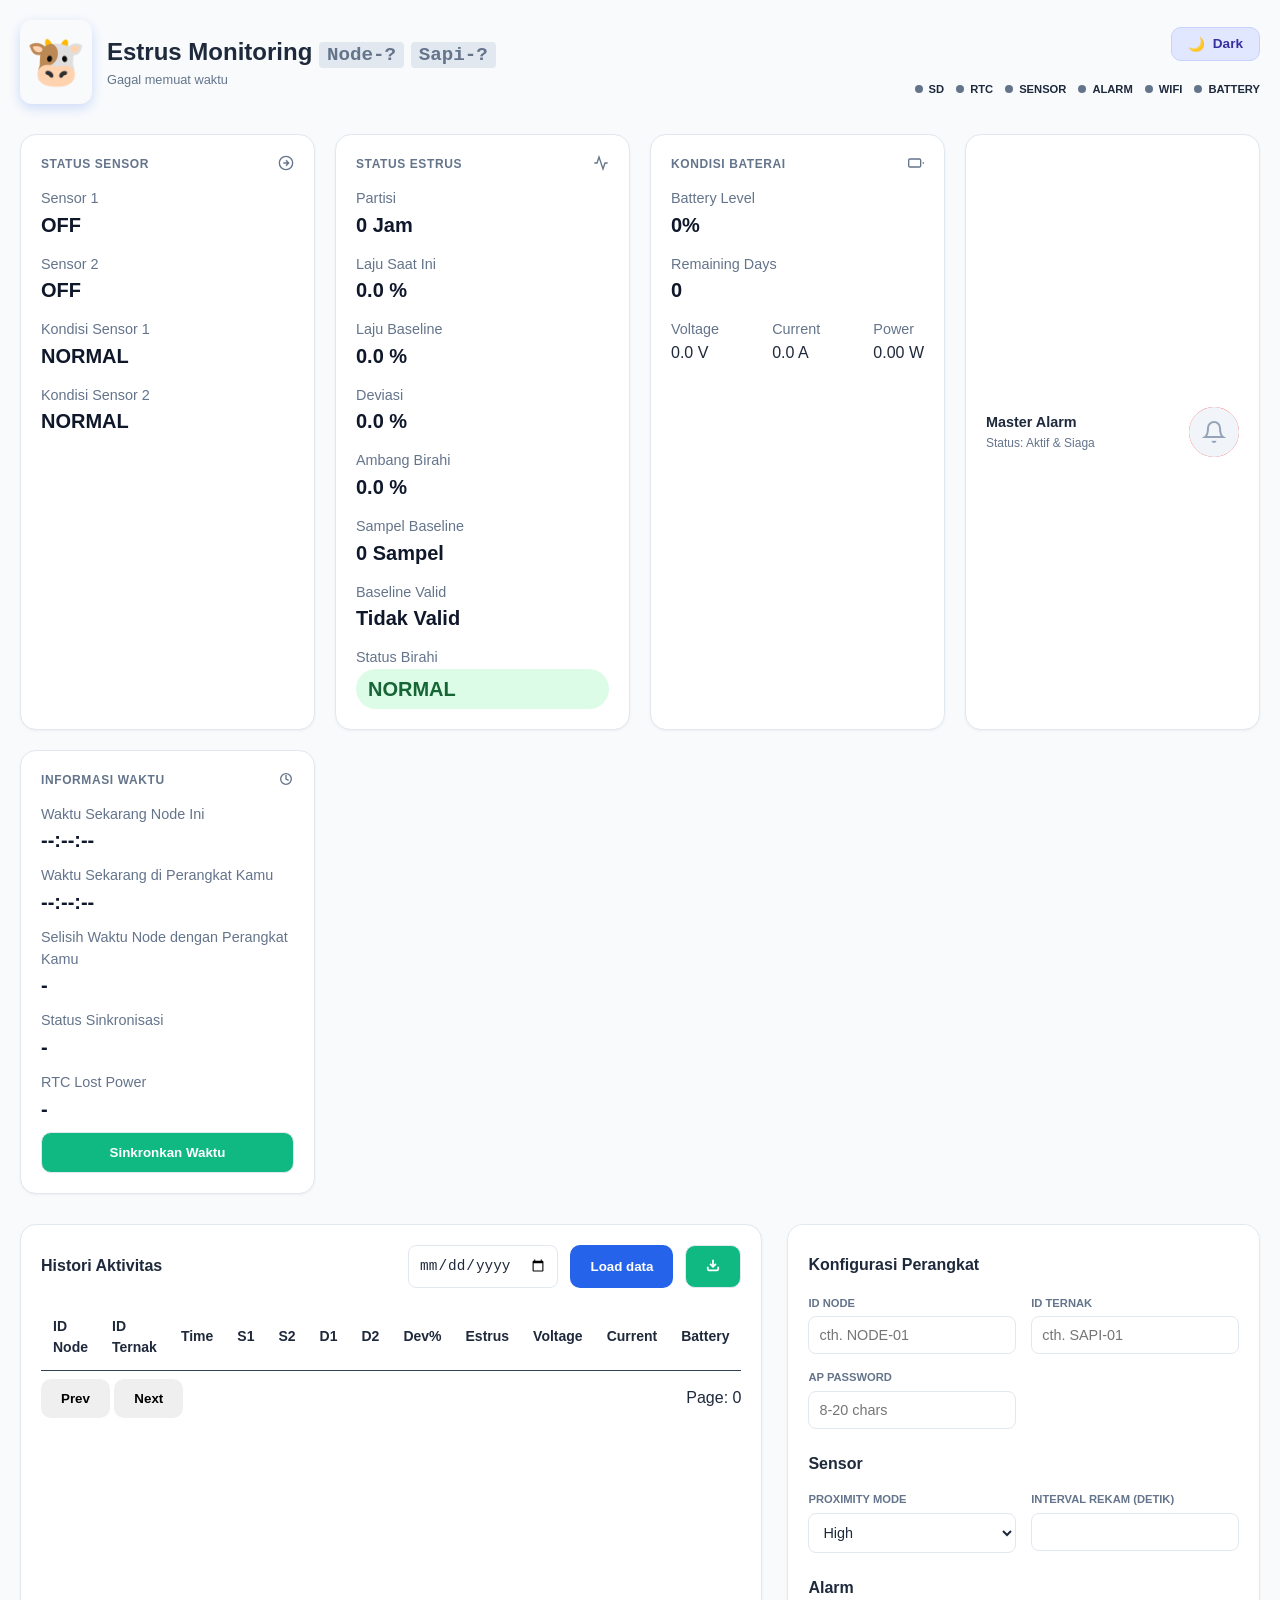
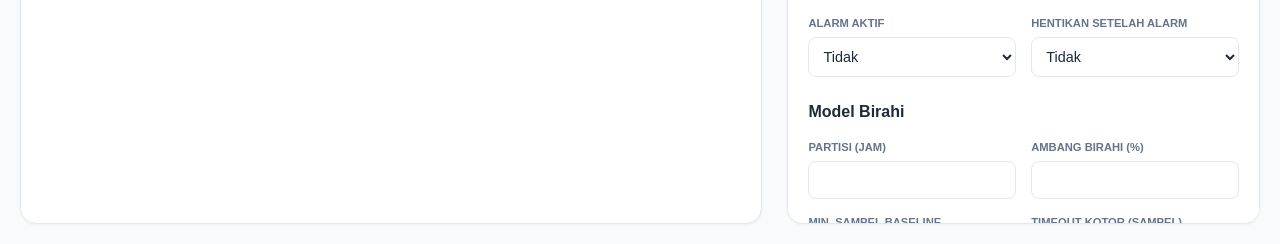
==== commit 88a7a9f5: "Update UI labels and form behaviors Adjust various UI texts and element behaviors in www/index.html:" ====
--- a/www/index.html
+++ b/www/index.html
@@ -239,7 +239,7 @@
             <button
               id="alarmButton"
               class="alarm-btn alarm-inactive"
-              onclick="stopBuzzer()"
+              onclick="stopAlarm()"
             >
               <svg
                 id="icon-alarm"
@@ -260,7 +260,7 @@
         <!-- RTC Info Card -->
         <div class="card">
           <div class="card-header">
-            <span>Informasi RTC</span>
+            <span>Informasi Waktu</span>
             <svg
               width="16"
               height="16"
@@ -303,16 +303,16 @@
             style="display: flex; justify-content: flex-end; margin-top: 8px"
           >
             <button id="syncRtcBtn" class="btn btn-outline" onclick="syncRTC()">
-              Sync RTC
+              Sinkronkan Waktu
             </button>
 
-            <button
+            <!-- <button
               id="clearRtcBtn"
               class="btn btn-primary"
               onclick="clearRTC()"
             >
               Clear RTC
-            </button>
+            </button> -->
           </div>
         </div>
       </div>
@@ -432,7 +432,7 @@
                   required
                 />
                 <div id="restart-warn" class="warning-box">
-                  ⚠️ ID atau AP Password berubah — perangkat akan restart!
+                  ⚠️ Jika ID berubah — perangkat akan restart!
                 </div>
               </div>
 
@@ -442,15 +442,20 @@
                   type="text"
                   id="animalId"
                   placeholder="cth. SAPI-01"
+                  required
+                />
+              </div>
+
+              <div class="form-group">
+                <label>AP Password</label>
+                <input
+                  type="text"
+                  id="apPassword"
+                  placeholder="8-20 chars"
                   onchange="showRestartWarn()"
-                  required
-                />
-              </div>
-
-              <!-- <div class="form-group">
-                <label>AP Password</label>
-                <input type="text" id="apPassword" placeholder="8-20 chars" onchange="showRestartWarn()" />
-              </div> -->
+                  readonly
+                />
+              </div>
 
               <!-- SENSOR -->
               <div class="form-group full-width" style="margin-top: 8px">
@@ -593,7 +598,11 @@
               </div>
 
               <div class="form-group full-width">
-                <button type="submit" class="btn btn-primary full-width">
+                <button
+                  id="saveConfigBtn"
+                  type="submit"
+                  class="btn btn-primary full-width"
+                >
                   Simpan Konfigurasi
                 </button>
               </div>
--- a/www/style.css
+++ b/www/style.css
@@ -0,0 +1,385 @@
+:root {
+  --primary: #2563eb;
+  --primary-dark: #1e40af;
+  --success: #10b981;
+  --success-dark: #047857;
+  --danger: #ef4444;
+  --warning: #f59e0b;
+  --bg-body: #f8fafc;
+  --bg-card: #ffffff;
+  --text-main: #1e293b;
+  --text-muted: #64748b;
+  --border: #e2e8f0;
+}
+
+:root.dark-mode {
+  --primary: #3b82f6;
+  --primary-dark: #1e3a8a;
+  --success: #10b981;
+  --danger: #ef4444;
+  --warning: #f59e0b;
+  --bg-body: #0f172a;
+  --bg-card: #1e293b;
+  --text-main: #f1f5f9;
+  --text-muted: #94a3b8;
+  --border: #334155;
+}
+@media (max-width: 640px) {
+  header {
+    flex-direction: column;
+    align-items: flex-start;
+  }
+  .header-right {
+    width: 100%;
+    align-items: flex-start;
+    margin-top: 10px;
+  }
+  .btn-logout {
+    /* order: -1; */
+    align-self: flex-end;
+  }
+}
+* {
+  box-sizing: border-box;
+  margin: 0;
+  padding: 0;
+}
+body {
+  font-family:
+    -apple-system, BlinkMacSystemFont, "Segoe UI", Roboto, Helvetica, Arial,
+    sans-serif;
+  background-color: var(--bg-body);
+  color: var(--text-main);
+  line-height: 1.5;
+  padding: 20px;
+}
+.container {
+  max-width: 1400px;
+  margin: 0 auto;
+}
+.btn-logout {
+  display: flex;
+  align-items: center;
+  gap: 8px;
+  background: #fee2e2;
+  color: #dc2626;
+  border: 1px solid #fecaca;
+  padding: 8px 16px;
+  border-radius: 10px;
+  font-size: 0.85rem;
+  font-weight: 700;
+  cursor: pointer;
+  transition: 0.2s;
+  text-decoration: none;
+}
+.btn-logout:hover {
+  background: #fecaca;
+  box-shadow: 0 2px 4px rgba(220, 38, 38, 0.1);
+}
+.btn-theme {
+  display: flex;
+  align-items: center;
+  gap: 8px;
+  background: #e0e7ff;
+  color: #3730a3;
+  border: 1px solid #c7d2fe;
+  padding: 8px 16px;
+  border-radius: 10px;
+  font-size: 0.85rem;
+  font-weight: 700;
+  cursor: pointer;
+  transition: 0.2s;
+  text-decoration: none;
+}
+.btn-theme:hover {
+  background: #c7d2fe;
+  box-shadow: 0 2px 4px rgba(55, 48, 163, 0.1);
+}
+:root.dark-mode .btn-theme {
+  background: #312e81;
+  color: #a5b4fc;
+  border: 1px solid #4f46e5;
+}
+:root.dark-mode .btn-theme:hover {
+  background: #4f46e5;
+  box-shadow: 0 2px 4px rgba(165, 180, 252, 0.1);
+}
+:root.dark-mode .btn-logout {
+  background: #7f1d1d;
+  color: #fca5a5;
+  border: 1px solid #991b1b;
+}
+:root.dark-mode .btn-logout:hover {
+  background: #991b1b;
+  box-shadow: 0 2px 4px rgba(252, 165, 165, 0.1);
+}
+header {
+  display: flex;
+  justify-content: space-between;
+  align-items: center;
+  margin-bottom: 30px;
+  flex-wrap: wrap;
+  gap: 20px;
+}
+.header-left {
+  display: flex;
+  align-items: center;
+  gap: 15px;
+}
+.header-right {
+  display: flex;
+  flex-direction: column;
+  align-items: flex-end;
+  gap: 10px;
+}
+.logo-box {
+  /* background: var(--primary); */
+  /* color: white; */
+  font-size: 48px;
+  padding: 6px;
+  border-radius: 12px;
+  box-shadow: 0 4px 12px rgba(37, 99, 235, 0.2);
+}
+.node-badge {
+  background: #e2e8f0;
+  padding: 2px 8px;
+  border-radius: 4px;
+  font-family: monospace;
+  font-size: 0.8em;
+  color: var(--text-muted);
+}
+.grid-stats {
+  display: grid;
+  grid-template-columns: repeat(auto-fit, minmax(280px, 1fr));
+  gap: 20px;
+  margin-bottom: 30px;
+}
+.card {
+  background: var(--bg-card);
+  border: 1px solid var(--border);
+  border-radius: 16px;
+  padding: 20px;
+  box-shadow: 0 1px 3px rgba(0, 0, 0, 0.05);
+}
+.card-header {
+  display: flex;
+  justify-content: space-between;
+  margin-bottom: 15px;
+  font-size: 0.75rem;
+  font-weight: 700;
+  color: var(--text-muted);
+  text-transform: uppercase;
+  letter-spacing: 0.05em;
+}
+.stat-value {
+  font-size: 1.25rem;
+  font-weight: 700;
+  color: #0f172a;
+}
+:root.dark-mode .stat-value {
+  color: #f1f5f9;
+}
+.stat-unit {
+  font-size: 0.9rem;
+  color: var(--text-muted);
+  font-weight: 400;
+}
+.status-group {
+  display: flex;
+  gap: 12px;
+  margin-top: 10px;
+}
+.status-item {
+  display: flex;
+  align-items: center;
+  gap: 6px;
+  font-size: 0.7rem;
+  font-weight: bold;
+}
+.dot {
+  height: 8px;
+  width: 8px;
+  border-radius: 50%;
+  background: #cbd5e1;
+}
+.dot-active {
+  background: var(--success);
+  box-shadow: 0 0 6px var(--success);
+}
+.dot-inactive {
+  background: var(--text-muted);
+  box-shadow: none;
+}
+.dot-error {
+  background: var(--danger);
+  box-shadow: 0 0 6px var(--danger);
+}
+.alarm-btn {
+  width: 50px;
+  height: 50px;
+  border-radius: 50%;
+  border: none;
+  cursor: pointer;
+  transition: 0.3s;
+  display: flex;
+  align-items: center;
+  justify-content: center;
+  position: relative;
+}
+.alarm-active {
+  background: var(--danger);
+  color: white;
+}
+.alarm-inactive {
+  background: #f1f5f9;
+  color: #94a3b8;
+}
+:root.dark-mode .alarm-inactive {
+  background: #1e293b;
+  color: #64748b;
+}
+@keyframes pulse {
+  0% {
+    transform: scale(1);
+    opacity: 0.5;
+  }
+  100% {
+    transform: scale(1.5);
+    opacity: 0;
+  }
+}
+.pulse-ring {
+  position: absolute;
+  width: 100%;
+  height: 100%;
+  border-radius: 50%;
+  border: 3px solid var(--danger);
+  animation: pulse 1.5s infinite;
+}
+.main-layout {
+  display: grid;
+  grid-template-columns: 1.5fr 1fr;
+  gap: 25px;
+}
+@media (max-width: 1024px) {
+  .main-layout {
+    grid-template-columns: 1fr;
+  }
+}
+.config-panel {
+  max-height: 600px;
+  overflow-y: auto;
+}
+.form-grid {
+  display: grid;
+  grid-template-columns: 1fr 1fr;
+  gap: 15px;
+}
+.full-width {
+  grid-column: span 2;
+}
+.form-group label {
+  display: block;
+  font-size: 0.7rem;
+  font-weight: 700;
+  color: var(--text-muted);
+  margin-bottom: 5px;
+  text-transform: uppercase;
+}
+input,
+select {
+  width: 100%;
+  padding: 10px;
+  border: 1px solid var(--border);
+  border-radius: 8px;
+  font-size: 0.9rem;
+  outline: none;
+  background: var(--bg-card);
+  color: var(--text-main);
+}
+input:focus {
+  border-color: var(--primary);
+}
+.btn {
+  padding: 12px 20px;
+  border-radius: 10px;
+  border: none;
+  font-weight: 700;
+  cursor: pointer;
+  transition: 0.2s;
+}
+.btn-primary {
+  background: var(--primary);
+  color: white;
+  width: 100%;
+}
+.btn-primary:hover {
+  background: var(--primary-dark);
+  box-shadow: 0 4px 12px rgba(37, 99, 235, 0.2);
+}
+.btn-outline {
+  background: var(--success);
+  border: 1px solid var(--border);
+  color: white;
+  width: 100%;
+}
+.btn-outline:hover {
+  background: var(--success-dark);
+  box-shadow: 0 4px 12px rgba(16, 185, 129, 0.2);
+}
+.warning-box {
+  background: #fffbeb;
+  border: 1px solid #fde68a;
+  color: #92400e;
+  padding: 10px;
+  border-radius: 8px;
+  font-size: 0.75rem;
+  margin-top: 5px;
+  display: none;
+}
+.chart-container {
+  height: 300px;
+  width: 100%;
+  background: #f8fafc;
+  border-radius: 12px;
+  position: relative;
+  margin-top: 20px;
+  border: 1px solid #f1f5f9;
+}
+:root.dark-mode .chart-container {
+  background: #1e293b;
+  border: 1px solid #334155;
+}
+.status-normal {
+  background: #dcfce7;
+  color: #166534;
+  padding: 5px 12px;
+  border-radius: 20px;
+  font-weight: bold;
+  font-size: 1.25rem;
+}
+.status-estrus {
+  background: #fef3c7;
+  color: #92400e;
+  padding: 5px 12px;
+  border-radius: 20px;
+  font-weight: bold;
+  font-size: 1.25rem;
+}
+table {
+  width: 100%;
+  border-collapse: collapse;
+  margin-top: 16px;
+}
+th,
+td {
+  padding: 12px;
+  border-bottom: 1px solid #334155;
+  text-align: left;
+  font-size: 14px;
+  color: var(--text-main);
+}
+:root.dark-mode th,
+:root.dark-mode td {
+  border-bottom: 1px solid #475569;
+}
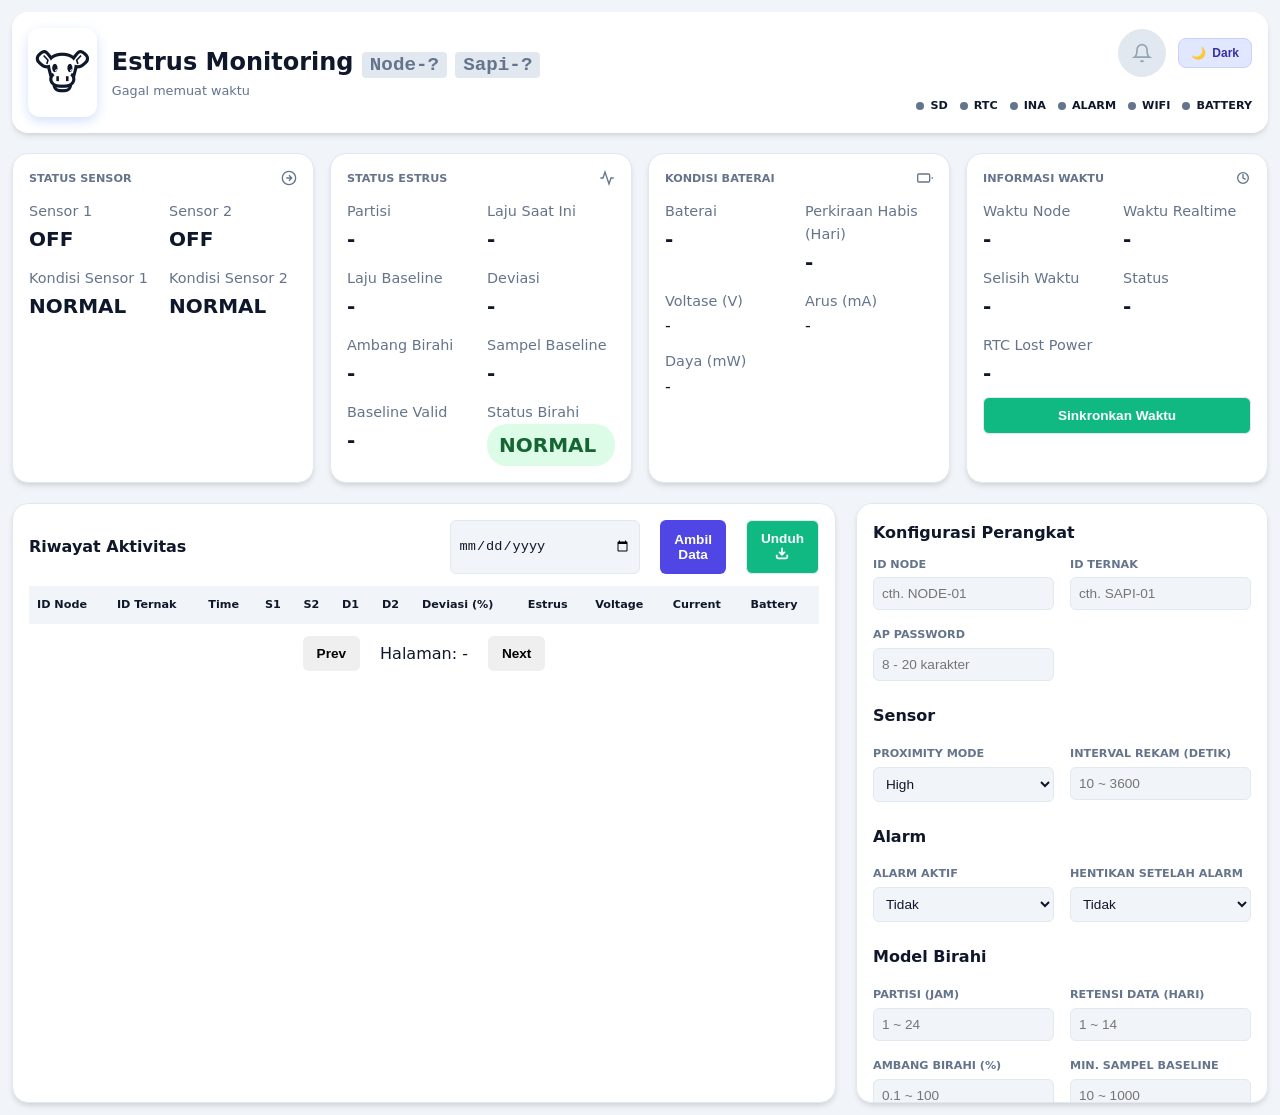
==== commit fcbe50df: "Enhance header, UI texts and alarm sync Add centered mobile and desktop master alarm buttons and rem" ====
--- a/www/index.html
+++ b/www/index.html
@@ -26,6 +26,33 @@
           </div>
         </div>
 
+        <div class="header-center">
+          <!-- master alarm button (center for mobile/tablet) -->
+          <div style="position: relative">
+            <div id="ring" class="pulse-ring"></div>
+            <button
+              id="alarmButton"
+              class="alarm-btn alarm-inactive"
+              onclick="stopAlarm()"
+              title="Master Alarm"
+            >
+              <svg
+                id="icon-alarm"
+                width="20"
+                height="20"
+                viewBox="0 0 24 24"
+                fill="none"
+                stroke="currentColor"
+                stroke-width="2"
+              >
+                <path d="M18 8A6 6 0 0 0 6 8c0 7-3 9-3 9h18s-3-2-3-9"></path>
+                <path d="M13.73 21a2 2 0 0 1-3.46 0"></path>
+              </svg>
+            </button>
+          </div>
+        </div>
+
+        <!-- dark mode toggle -->
         <div
           class="header-right"
           style="
@@ -36,12 +63,34 @@
             align-items: flex-end;
           "
         >
-          <div style="display: flex; gap: 12px">
-            <!-- dark mode toggle -->
+          <div style="display: flex; gap: 12px; align-items: center">
+            <div class="alarm-desktop-wrapper" style="position: relative">
+              <div id="ringDesktop" class="pulse-ring"></div>
+              <button
+                id="alarmButtonDesktop"
+                class="alarm-btn alarm-inactive"
+                onclick="stopAlarm()"
+                title="Master Alarm (Desktop)"
+              >
+                <svg
+                  id="icon-alarm-desktop"
+                  width="20"
+                  height="20"
+                  viewBox="0 0 24 24"
+                  fill="none"
+                  stroke="currentColor"
+                  stroke-width="2"
+                >
+                  <path d="M18 8A6 6 0 0 0 6 8c0 7-3 9-3 9h18s-3-2-3-9"></path>
+                  <path d="M13.73 21a2 2 0 0 1-3.46 0"></path>
+                </svg>
+              </button>
+            </div>
             <button class="btn-theme" id="themeToggle" onclick="toggleTheme()">
               <span id="themeIcon">🌙</span>
               <span id="themeText">Dark</span>
             </button>
+
             <!-- logout button -->
             <!-- <button class="btn-logout" onclick="logoutSession()">
               <svg
@@ -69,7 +118,7 @@
               <span class="dot dot-inactive" id="rtcStatus"></span> RTC
             </div>
             <div class="status-item">
-              <span class="dot dot-inactive" id="sensorStatus"></span> SENSOR
+              <span class="dot dot-inactive" id="inaStatus"></span> INA
             </div>
             <div class="status-item">
               <span class="dot dot-inactive" id="alarmStatus"></span> ALARM
@@ -101,7 +150,7 @@
               <path d="M12 8l4 4-4 4M8 12h7"></path>
             </svg>
           </div>
-          <div style="display: grid; gap: 14px">
+          <div class="card-content-grid">
             <div>
               <div class="stat-unit">Sensor 1</div>
               <div class="stat-value" id="sensor1">OFF</div>
@@ -136,34 +185,34 @@
               <path d="M22 12h-4l-3 9L9 3l-3 9H2"></path>
             </svg>
           </div>
-          <div style="display: grid; gap: 14px">
+          <div class="card-content-grid">
             <div>
               <div class="stat-unit">Partisi</div>
-              <div class="stat-value" id="partitionHours">0 Jam</div>
+              <div class="stat-value" id="partitionHours">-</div>
             </div>
             <div>
               <div class="stat-unit">Laju Saat Ini</div>
-              <div class="stat-value" id="currentRate">0.0 %</div>
+              <div class="stat-value" id="currentRate">-</div>
             </div>
             <div>
               <div class="stat-unit">Laju Baseline</div>
-              <div class="stat-value" id="baselineRate">0.0 %</div>
+              <div class="stat-value" id="baselineRate">-</div>
             </div>
             <div>
               <div class="stat-unit">Deviasi</div>
-              <div class="stat-value" id="deviationPct">0.0 %</div>
+              <div class="stat-value" id="deviationPct">-</div>
             </div>
             <div>
               <div class="stat-unit">Ambang Birahi</div>
-              <div class="stat-value" id="estrusThreshold">0.0 %</div>
+              <div class="stat-value" id="estrusThreshold">-</div>
             </div>
             <div>
               <div class="stat-unit">Sampel Baseline</div>
-              <div class="stat-value" id="baselineSamples">0 Sampel</div>
+              <div class="stat-value" id="baselineSamples">-</div>
             </div>
             <div>
               <div class="stat-unit">Baseline Valid</div>
-              <div class="stat-value" id="baselineValid">Tidak Valid</div>
+              <div class="stat-value" id="baselineValid">-</div>
             </div>
             <div>
               <div class="stat-unit">Status Birahi</div>
@@ -188,72 +237,27 @@
               <line x1="23" y1="13" x2="23" y2="11"></line>
             </svg>
           </div>
-          <div style="display: grid; gap: 14px">
-            <div>
-              <div class="stat-unit">Battery Level</div>
-              <div class="stat-value" id="batteryPercent">0%</div>
-            </div>
-            <div>
-              <div class="stat-unit">Remaining Days</div>
-              <div class="stat-value" id="batteryDays">0</div>
-            </div>
-            <div
-              style="display: flex; justify-content: space-between; gap: 12px"
-            >
-              <div>
-                <div class="stat-unit">Voltage</div>
-                <div id="batteryVoltage">0.0 V</div>
-              </div>
-              <div>
-                <div class="stat-unit">Current</div>
-                <div id="batteryCurrent">0.0 A</div>
-              </div>
-              <div>
-                <div class="stat-unit">Power</div>
-                <div id="batteryPower">0.00 W</div>
-              </div>
-            </div>
-          </div>
-        </div>
-
-        <!-- Alarm Master -->
-        <div
-          class="card"
-          style="
-            display: flex;
-            align-items: center;
-            justify-content: space-between;
-          "
-        >
-          <div>
-            <div style="font-weight: bold; font-size: 0.9rem">Master Alarm</div>
-            <div
-              id="alarm-text"
-              style="font-size: 0.75rem; color: var(--text-muted)"
-            >
-              Status: Aktif & Siaga
-            </div>
-          </div>
-          <div style="position: relative">
-            <div id="ring" class="pulse-ring"></div>
-            <button
-              id="alarmButton"
-              class="alarm-btn alarm-inactive"
-              onclick="stopAlarm()"
-            >
-              <svg
-                id="icon-alarm"
-                width="24"
-                height="24"
-                viewBox="0 0 24 24"
-                fill="none"
-                stroke="currentColor"
-                stroke-width="2"
-              >
-                <path d="M18 8A6 6 0 0 0 6 8c0 7-3 9-3 9h18s-3-2-3-9"></path>
-                <path d="M13.73 21a2 2 0 0 1-3.46 0"></path>
-              </svg>
-            </button>
+          <div class="card-content-grid">
+            <div>
+              <div class="stat-unit">Baterai</div>
+              <div class="stat-value" id="batteryPercent">-</div>
+            </div>
+            <div>
+              <div class="stat-unit">Perkiraan Habis (Hari)</div>
+              <div class="stat-value" id="batteryDays">-</div>
+            </div>
+            <div>
+              <div class="stat-unit">Voltase (V)</div>
+              <div id="batteryVoltage">-</div>
+            </div>
+            <div>
+              <div class="stat-unit">Arus (mA)</div>
+              <div id="batteryCurrent">-</div>
+            </div>
+            <div>
+              <div class="stat-unit">Daya (mW)</div>
+              <div id="batteryPower">-</div>
+            </div>
           </div>
         </div>
 
@@ -275,23 +279,21 @@
               <path d="M12 6v6l4 2"></path>
             </svg>
           </div>
-          <div style="display: grid; gap: 10px">
-            <div>
-              <div class="stat-unit">Waktu Sekarang Node Ini</div>
-              <div class="stat-value" id="rtcTime">--:--:--</div>
-            </div>
-            <div>
-              <div class="stat-unit">Waktu Sekarang di Perangkat Kamu</div>
-              <div class="stat-value" id="deviceTime">--:--:--</div>
-            </div>
-            <div>
-              <div class="stat-unit">
-                Selisih Waktu Node dengan Perangkat Kamu
-              </div>
+          <div class="card-content-grid">
+            <div>
+              <div class="stat-unit">Waktu Node</div>
+              <div class="stat-value" id="rtcTime">-</div>
+            </div>
+            <div>
+              <div class="stat-unit">Waktu Realtime</div>
+              <div class="stat-value" id="deviceTime">-</div>
+            </div>
+            <div>
+              <div class="stat-unit">Selisih Waktu</div>
               <div class="stat-value" id="rtcDrift">-</div>
             </div>
             <div>
-              <div class="stat-unit">Status Sinkronisasi</div>
+              <div class="stat-unit">Status</div>
               <div class="stat-value" id="rtcSyncStatus">-</div>
             </div>
             <div>
@@ -318,17 +320,18 @@
       </div>
 
       <div class="main-layout">
-        <!-- Grafik Sisi Kiri -->
+        <!-- Riwayat Aktivitas -->
         <div class="card">
           <div
             style="
               display: flex;
               justify-content: space-between;
               align-items: center;
+              margin-bottom: 12px;
             "
           >
-            <h3 style="font-size: 1rem">Histori Aktivitas</h3>
-            <div style="display: flex; gap: 12px">
+            <h3 style="font-size: 1rem">Riwayat Aktivitas</h3>
+            <div style="display: flex; gap: 20px">
               <!-- input date history -->
               <input id="historyDate" type="date" />
               <!-- load history button -->
@@ -338,7 +341,7 @@
                   loadHistory(document.getElementById('historyDate').value, 0)
                 "
               >
-                Load data
+                Ambil Data
               </button>
               <!-- download history button -->
               <button
@@ -348,6 +351,7 @@
                   downloadCSV(document.getElementById('historyDate').value)
                 "
               >
+                Unduh
                 <svg
                   width="14"
                   height="14"
@@ -376,7 +380,7 @@
                   <th>S2</th>
                   <th>D1</th>
                   <th>D2</th>
-                  <th>Dev%</th>
+                  <th>Deviasi (%)</th>
                   <th>Estrus</th>
                   <th>Voltage</th>
                   <th>Current</th>
@@ -389,16 +393,16 @@
             <div
               style="
                 display: flex;
-                justify-content: space-between;
+                justify-content: center;
                 align-items: center;
-                margin-top: 8px;
+                margin-top: 12px;
               "
             >
-              <div>
+              <div style="display: flex; gap: 20px; align-items: center">
                 <button class="btn" onclick="prevHistory()">Prev</button>
+                <div>Halaman: <span id="historyPage">-</span></div>
                 <button class="btn" onclick="nextHistory()">Next</button>
               </div>
-              <div>Page: <span id="historyPage">0</span></div>
             </div>
           </div>
         </div>
@@ -408,7 +412,7 @@
         <div class="card config-panel">
           <div
             class="form-group full-width"
-            style="margin-top: 8px; margin-bottom: 18px"
+            style="margin-top: 0; margin-bottom: 10px"
           >
             <strong>Konfigurasi Perangkat</strong>
           </div>
@@ -451,14 +455,14 @@
                 <input
                   type="text"
                   id="apPassword"
-                  placeholder="8-20 chars"
+                  placeholder="8 - 20 karakter"
                   onchange="showRestartWarn()"
                   readonly
                 />
               </div>
 
               <!-- SENSOR -->
-              <div class="form-group full-width" style="margin-top: 8px">
+              <div class="form-group full-width" style="margin-top: 6px">
                 <strong>Sensor</strong>
               </div>
 
@@ -478,12 +482,13 @@
                   min="10"
                   max="3600"
                   step="1"
+                  placeholder="10 ~ 3600"
                   required
                 />
               </div>
 
               <!-- ALARM -->
-              <div class="form-group full-width" style="margin-top: 8px">
+              <div class="form-group full-width" style="margin-top: 6px">
                 <strong>Alarm</strong>
               </div>
 
@@ -504,7 +509,7 @@
               </div>
 
               <!-- MODEL BIRAHI -->
-              <div class="form-group full-width" style="margin-top: 8px">
+              <div class="form-group full-width" style="margin-top: 6px">
                 <strong>Model Birahi</strong>
               </div>
 
@@ -516,6 +521,20 @@
                   min="1"
                   max="24"
                   step="1"
+                  placeholder="1 ~ 24"
+                  required
+                />
+              </div>
+
+              <div class="form-group">
+                <label>Retensi Data (hari)</label>
+                <input
+                  type="number"
+                  id="retentionCfg"
+                  min="1"
+                  max="14"
+                  step="1"
+                  placeholder="1 ~ 14"
                   required
                 />
               </div>
@@ -525,9 +544,10 @@
                 <input
                   type="number"
                   id="estrusCfg"
-                  min="0"
-                  max="500"
+                  min="0.1"
+                  max="100"
                   step="0.1"
+                  placeholder="0.1 ~ 100"
                   required
                 />
               </div>
@@ -537,27 +557,29 @@
                 <input
                   type="number"
                   id="baselineCfg"
-                  min="1"
+                  min="10"
                   max="1000"
                   step="1"
-                  required
-                />
-              </div>
-
-              <div class="form-group">
-                <label>Timeout Kotor (sampel)</label>
+                  placeholder="10 ~ 1000"
+                  required
+                />
+              </div>
+
+              <div class="form-group">
+                <label>Durasi Cek Sensor Kotor (Jam)</label>
                 <input
                   type="number"
                   id="dirtyCfg"
                   min="1"
-                  max="1000"
+                  max="24"
                   step="1"
+                  placeholder="1 ~ 24"
                   required
                 />
               </div>
 
               <!-- BATTERY -->
-              <div class="form-group full-width" style="margin-top: 8px">
+              <div class="form-group full-width" style="margin-top: 6px">
                 <strong>Baterai & Daya</strong>
               </div>
 
@@ -569,6 +591,7 @@
                   min="100"
                   max="150"
                   step="0.1"
+                  placeholder="100 ~ 150"
                   required
                 />
               </div>
@@ -581,18 +604,7 @@
                   min="400"
                   max="600"
                   step="0.1"
-                  required
-                />
-              </div>
-
-              <div class="form-group">
-                <label>Retensi Data (hari)</label>
-                <input
-                  type="number"
-                  id="retentionCfg"
-                  min="1"
-                  max="14"
-                  step="1"
+                  placeholder="400 ~ 600"
                   required
                 />
               </div>
@@ -661,5 +673,65 @@
       window.API_BASE = window.location.origin;
     </script>
     <script src="app.js"></script>
+    <script>
+      // Sync alarm button classes between mobile center and desktop header
+      (function () {
+        function safeGet(id) {
+          return document.getElementById(id);
+        }
+        const a1 = safeGet("alarmButton");
+        const a2 = safeGet("alarmButtonDesktop");
+        const ring = safeGet("ring");
+        const ringDesktop = safeGet("ringDesktop");
+        if (!a1 || !a2) return;
+
+        // Mirror class changes from one to the other
+        const mirror = (src, dst) => {
+          const cls = src.className;
+          if (dst.className !== cls) dst.className = cls;
+        };
+
+        const obs = new MutationObserver((mutations) => {
+          mutations.forEach((m) => {
+            if (m.attributeName === "class") {
+              mirror(m.target === a1 ? a1 : a2, m.target === a1 ? a2 : a1);
+            }
+          });
+        });
+
+        obs.observe(a1, { attributes: true, attributeFilter: ["class"] });
+        obs.observe(a2, { attributes: true, attributeFilter: ["class"] });
+
+        // Keep ring visibility in sync
+        const syncRing = () => {
+          if (
+            a1.classList.contains("alarm-active") ||
+            a2.classList.contains("alarm-active")
+          ) {
+            if (ring) ring.style.display = "block";
+            if (ringDesktop) ringDesktop.style.display = "block";
+          } else {
+            if (ring) ring.style.display = "none";
+            if (ringDesktop) ringDesktop.style.display = "none";
+          }
+        };
+
+        // Initial sync
+        syncRing();
+
+        // Observe class attribute to update ring
+        const ringObs = new MutationObserver(syncRing);
+        ringObs.observe(a1, { attributes: true, attributeFilter: ["class"] });
+        ringObs.observe(a2, { attributes: true, attributeFilter: ["class"] });
+
+        // Ensure clicks call the same handler (stopAlarm exists in app.js)
+        a1.addEventListener("click", () => {
+          if (typeof stopAlarm === "function") stopAlarm();
+        });
+        a2.addEventListener("click", () => {
+          if (typeof stopAlarm === "function") stopAlarm();
+        });
+      })();
+    </script>
   </body>
 </html>
--- a/www/style.css
+++ b/www/style.css
@@ -1,15 +1,18 @@
 :root {
-  --primary: #2563eb;
   --primary-dark: #1e40af;
   --success: #10b981;
   --success-dark: #047857;
   --danger: #ef4444;
   --warning: #f59e0b;
-  --bg-body: #f8fafc;
+  --primary: #4f46e5;
+  --primary-hover: #4338ca;
+  --bg-body: #f1f5f9;
   --bg-card: #ffffff;
-  --text-main: #1e293b;
+  --text-main: #0f172a;
   --text-muted: #64748b;
   --border: #e2e8f0;
+  --shadow:
+    0 4px 6px -1px rgba(0, 0, 0, 0.1), 0 2px 4px -1px rgba(0, 0, 0, 0.06);
 }
 
 :root.dark-mode {
@@ -20,23 +23,13 @@
   --warning: #f59e0b;
   --bg-body: #0f172a;
   --bg-card: #1e293b;
-  --text-main: #f1f5f9;
+  --text-main: #f8fafc;
   --text-muted: #94a3b8;
   --border: #334155;
 }
-@media (max-width: 640px) {
-  header {
-    flex-direction: column;
-    align-items: flex-start;
-  }
-  .header-right {
-    width: 100%;
-    align-items: flex-start;
-    margin-top: 10px;
-  }
-  .btn-logout {
-    /* order: -1; */
-    align-self: flex-end;
+@media (max-width: 1024px) {
+  .main-layout {
+    grid-template-columns: 1fr;
   }
 }
 * {
@@ -46,12 +39,17 @@
 }
 body {
   font-family:
-    -apple-system, BlinkMacSystemFont, "Segoe UI", Roboto, Helvetica, Arial,
+    "Inter",
+    system-ui,
+    -apple-system,
     sans-serif;
   background-color: var(--bg-body);
   color: var(--text-main);
-  line-height: 1.5;
-  padding: 20px;
+  line-height: 1.6;
+  padding: 12px;
+  transition:
+    background 0.3s,
+    color 0.3s;
 }
 .container {
   max-width: 1400px;
@@ -79,14 +77,14 @@
 .btn-theme {
   display: flex;
   align-items: center;
-  gap: 8px;
+  gap: 6px;
   background: #e0e7ff;
   color: #3730a3;
   border: 1px solid #c7d2fe;
-  padding: 8px 16px;
-  border-radius: 10px;
-  font-size: 0.85rem;
-  font-weight: 700;
+  padding: 7px 12px;
+  border-radius: 8px;
+  font-size: 0.75rem;
+  font-weight: 600;
   cursor: pointer;
   transition: 0.2s;
   text-decoration: none;
@@ -117,9 +115,20 @@
   display: flex;
   justify-content: space-between;
   align-items: center;
-  margin-bottom: 30px;
+  background: var(--bg-card);
+  padding: 16px;
+  border-radius: 16px;
+  box-shadow: var(--shadow);
+  margin-bottom: 20px;
   flex-wrap: wrap;
-  gap: 20px;
+  gap: 12px;
+}
+.header-center {
+  display: flex;
+  justify-content: center;
+  align-items: center;
+  flex-direction: column;
+  gap: 10px;
 }
 .header-left {
   display: flex;
@@ -131,6 +140,11 @@
   flex-direction: column;
   align-items: flex-end;
   gap: 10px;
+}
+@media (max-width: 768px) {
+  header {
+    justify-content: center;
+  }
 }
 .logo-box {
   /* background: var(--primary); */
@@ -150,26 +164,38 @@
 }
 .grid-stats {
   display: grid;
-  grid-template-columns: repeat(auto-fit, minmax(280px, 1fr));
-  gap: 20px;
-  margin-bottom: 30px;
+  grid-template-columns: repeat(auto-fit, minmax(240px, 1fr));
+  gap: 16px;
+  margin-bottom: 20px;
 }
 .card {
   background: var(--bg-card);
   border: 1px solid var(--border);
   border-radius: 16px;
-  padding: 20px;
-  box-shadow: 0 1px 3px rgba(0, 0, 0, 0.05);
+  padding: 16px;
+  box-shadow: var(--shadow);
+}
+
+.card-content-grid {
+  display: grid;
+  grid-template-columns: 1fr;
+  gap: 10px;
+}
+
+@media (min-width: 700px) {
+  .card-content-grid {
+    grid-template-columns: 1fr 1fr;
+    gap: 12px;
+  }
 }
 .card-header {
+  font-size: 0.7rem;
+  font-weight: 800;
+  text-transform: uppercase;
+  color: var(--text-muted);
+  margin-bottom: 12px;
   display: flex;
   justify-content: space-between;
-  margin-bottom: 15px;
-  font-size: 0.75rem;
-  font-weight: 700;
-  color: var(--text-muted);
-  text-transform: uppercase;
-  letter-spacing: 0.05em;
 }
 .stat-value {
   font-size: 1.25rem;
@@ -186,11 +212,13 @@
 }
 .status-group {
   display: flex;
+  justify-content: center;
   gap: 12px;
   margin-top: 10px;
 }
 .status-item {
   display: flex;
+  justify-content: center;
   align-items: center;
   gap: 6px;
   font-size: 0.7rem;
@@ -215,28 +243,90 @@
   box-shadow: 0 0 6px var(--danger);
 }
 .alarm-btn {
-  width: 50px;
-  height: 50px;
-  border-radius: 50%;
-  border: none;
-  cursor: pointer;
-  transition: 0.3s;
-  display: flex;
+  display: inline-flex;
   align-items: center;
   justify-content: center;
   position: relative;
+  width: 48px;
+  height: 48px;
+  border-radius: 50%;
+  border: 1px solid var(--border);
+  cursor: pointer;
+  transition:
+    transform 0.12s ease,
+    background 0.12s ease;
+  padding: 0;
 }
 .alarm-active {
   background: var(--danger);
   color: white;
+  border-color: var(--danger);
+}
+.alarm-active:hover {
+  transform: scale(1.03);
+  background: #dc2626;
+  border-color: #dc2626;
 }
 .alarm-inactive {
-  background: #f1f5f9;
+  background: #e2e8f0;
   color: #94a3b8;
+  border-color: var(--border);
+}
+.alarm-inactive:hover {
+  transform: scale(1.03);
+  background: #cbd5e1;
 }
 :root.dark-mode .alarm-inactive {
   background: #1e293b;
   color: #64748b;
+  border-color: #334155;
+}
+:root.dark-mode .alarm-inactive:hover {
+  background: #0f172a;
+}
+
+/* Header placement helpers */
+.header-center {
+  display: none;
+}
+.alarm-desktop-wrapper {
+  display: none;
+}
+
+/* Responsive placement and sizing */
+@media (max-width: 1023px) {
+  .header-center {
+    display: flex;
+    width: 100%;
+    justify-content: center;
+    margin-top: 8px;
+  }
+  .alarm-desktop-wrapper {
+    display: none;
+  }
+  .alarm-btn {
+    width: 64px;
+    height: 64px;
+  }
+  .pulse-ring {
+    border-width: 3px;
+  }
+}
+
+@media (min-width: 1024px) {
+  .header-center {
+    display: none;
+  }
+  .alarm-desktop-wrapper {
+    display: flex;
+  }
+  .alarm-btn {
+    width: 48px;
+    height: 48px;
+  }
+  .pulse-ring {
+    border-width: 2px;
+  }
 }
 @keyframes pulse {
   0% {
@@ -253,69 +343,96 @@
   width: 100%;
   height: 100%;
   border-radius: 50%;
-  border: 3px solid var(--danger);
+  border: 2px solid var(--danger);
   animation: pulse 1.5s infinite;
 }
 .main-layout {
   display: grid;
-  grid-template-columns: 1.5fr 1fr;
-  gap: 25px;
-}
-@media (max-width: 1024px) {
+  grid-template-columns: 1fr;
+  gap: 20px;
+}
+
+@media (min-width: 1024px) {
   .main-layout {
-    grid-template-columns: 1fr;
+    grid-template-columns: 2fr 1fr;
   }
 }
 .config-panel {
-  max-height: 600px;
-  overflow-y: auto;
+  max-height: auto;
+  overflow-y: visible;
+}
+
+@media (min-width: 1024px) {
+  .config-panel {
+    max-height: 600px;
+    overflow-y: auto;
+  }
 }
 .form-grid {
   display: grid;
-  grid-template-columns: 1fr 1fr;
-  gap: 15px;
-}
+  grid-template-columns: 1fr;
+  gap: 12px;
+}
+
+@media (min-width: 768px) {
+  .form-grid {
+    grid-template-columns: 1fr 1fr;
+    gap: 16px;
+  }
+}
+
 .full-width {
-  grid-column: span 2;
+  grid-column: span 1;
+}
+
+@media (min-width: 768px) {
+  .full-width {
+    grid-column: span 2;
+  }
 }
 .form-group label {
   display: block;
   font-size: 0.7rem;
   font-weight: 700;
   color: var(--text-muted);
-  margin-bottom: 5px;
+  margin-bottom: 4px;
   text-transform: uppercase;
 }
 input,
 select {
   width: 100%;
-  padding: 10px;
+  padding: 8px;
   border: 1px solid var(--border);
-  border-radius: 8px;
-  font-size: 0.9rem;
-  outline: none;
-  background: var(--bg-card);
+  border-radius: 6px;
+  background: var(--bg-body);
   color: var(--text-main);
+  transition: border 0.2s;
+  font-size: 0.85rem;
 }
 input:focus {
   border-color: var(--primary);
+  outline: none;
 }
 .btn {
-  padding: 12px 20px;
-  border-radius: 10px;
+  padding: 10px 14px;
+  border-radius: 6px;
+  font-weight: 600;
+  font-size: 0.85rem;
+  cursor: pointer;
   border: none;
-  font-weight: 700;
-  cursor: pointer;
-  transition: 0.2s;
+  transition:
+    transform 0.1s,
+    background 0.2s;
+}
+.btn:active {
+  transform: scale(0.98);
 }
 .btn-primary {
   background: var(--primary);
   color: white;
-  width: 100%;
 }
 .btn-primary:hover {
-  background: var(--primary-dark);
-  box-shadow: 0 4px 12px rgba(37, 99, 235, 0.2);
+  background: var(--primary-hover);
 }
 .btn-outline {
   background: var(--success);
@@ -331,10 +448,10 @@
   background: #fffbeb;
   border: 1px solid #fde68a;
   color: #92400e;
-  padding: 10px;
-  border-radius: 8px;
-  font-size: 0.75rem;
-  margin-top: 5px;
+  padding: 8px;
+  border-radius: 6px;
+  font-size: 0.7rem;
+  margin-top: 4px;
   display: none;
 }
 .chart-container {
@@ -343,8 +460,9 @@
   background: #f8fafc;
   border-radius: 12px;
   position: relative;
-  margin-top: 20px;
+  margin-top: 16px;
   border: 1px solid #f1f5f9;
+  overflow-x: auto;
 }
 :root.dark-mode .chart-container {
   background: #1e293b;
@@ -368,16 +486,20 @@
 }
 table {
   width: 100%;
-  border-collapse: collapse;
-  margin-top: 16px;
-}
-th,
+  border-collapse: separate;
+  border-spacing: 0;
+  font-size: 0.85rem;
+}
+th {
+  background: var(--bg-body);
+  padding: 10px 8px;
+  text-align: left;
+  font-size: 0.7rem;
+  font-weight: 700;
+}
 td {
-  padding: 12px;
-  border-bottom: 1px solid #334155;
-  text-align: left;
-  font-size: 14px;
-  color: var(--text-main);
+  padding: 10px 8px;
+  border-bottom: 1px solid var(--border);
 }
 :root.dark-mode th,
 :root.dark-mode td {
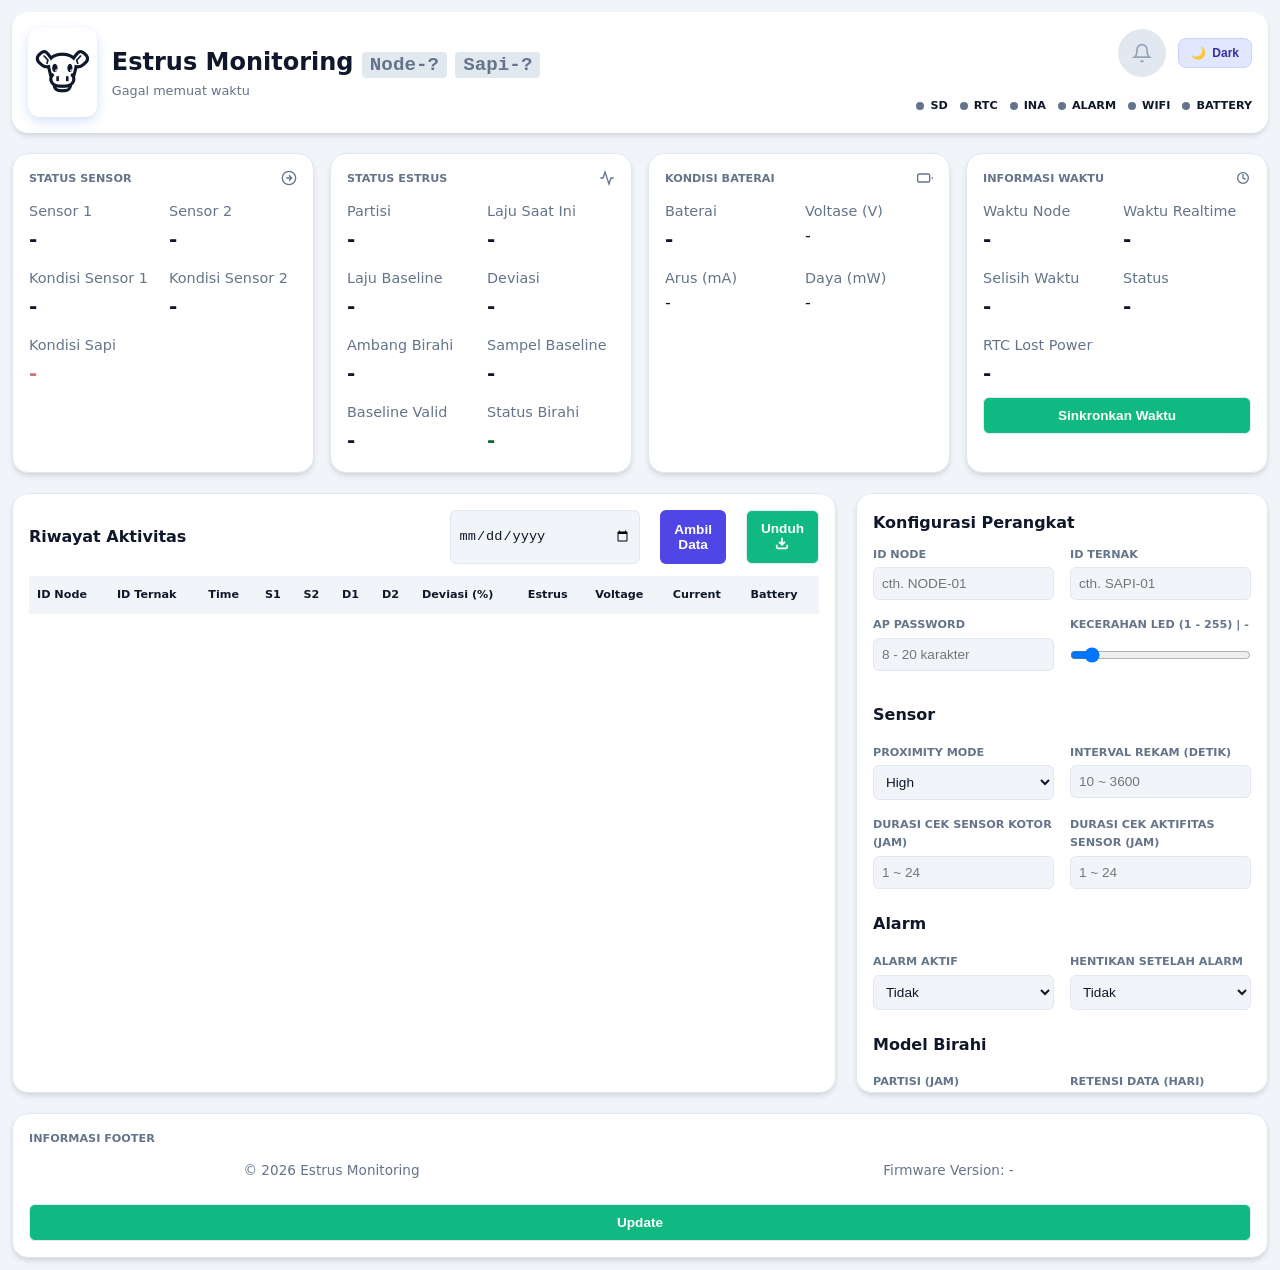
==== commit 1d395468: "Add firmware update modal and UI tweaks Introduce an OTA firmware update modal and footer info, plus" ====
--- a/www/index.html
+++ b/www/index.html
@@ -153,19 +153,23 @@
           <div class="card-content-grid">
             <div>
               <div class="stat-unit">Sensor 1</div>
-              <div class="stat-value" id="sensor1">OFF</div>
+              <div class="stat-value" id="sensor1">-</div>
             </div>
             <div>
               <div class="stat-unit">Sensor 2</div>
-              <div class="stat-value" id="sensor2">OFF</div>
+              <div class="stat-value" id="sensor2">-</div>
             </div>
             <div>
               <div class="stat-unit">Kondisi Sensor 1</div>
-              <div class="stat-value" id="sensor1Dirty">NORMAL</div>
+              <div class="stat-value" id="sensor1Condition">-</div>
             </div>
             <div>
               <div class="stat-unit">Kondisi Sensor 2</div>
-              <div class="stat-value" id="sensor2Dirty">NORMAL</div>
+              <div class="stat-value" id="sensor2Condition">-</div>
+            </div>
+            <div>
+              <div class="stat-unit">Kondisi Sapi</div>
+              <div class="sapi-berdiri" id="cowCondition">-</div>
             </div>
           </div>
         </div>
@@ -216,7 +220,7 @@
             </div>
             <div>
               <div class="stat-unit">Status Birahi</div>
-              <div id="estrusStatus" class="status-normal">NORMAL</div>
+              <div id="estrusStatus" class="status-normal">-</div>
             </div>
           </div>
         </div>
@@ -242,10 +246,10 @@
               <div class="stat-unit">Baterai</div>
               <div class="stat-value" id="batteryPercent">-</div>
             </div>
-            <div>
+            <!-- <div>
               <div class="stat-unit">Perkiraan Habis (Hari)</div>
               <div class="stat-value" id="batteryDays">-</div>
-            </div>
+            </div> -->
             <div>
               <div class="stat-unit">Voltase (V)</div>
               <div id="batteryVoltage">-</div>
@@ -399,9 +403,15 @@
               "
             >
               <div style="display: flex; gap: 20px; align-items: center">
-                <button class="btn" onclick="prevHistory()">Prev</button>
-                <div>Halaman: <span id="historyPage">-</span></div>
-                <button class="btn" onclick="nextHistory()">Next</button>
+                <button id="btnPrev" class="btn" onclick="prevHistory()" hidden>
+                  Prev
+                </button>
+                <div id="historyPage" hidden>
+                  Halaman: <span id="numberPage">-</span>
+                </div>
+                <button id="btnNext" class="btn" onclick="nextHistory()" hidden>
+                  Next
+                </button>
               </div>
             </div>
           </div>
@@ -461,6 +471,20 @@
                 />
               </div>
 
+              <div class="form-group">
+                <label>
+                  Kecerahan LED (1 - 255) |
+                  <span id="ledBrightnessValue">-</span>
+                </label>
+                <input
+                  id="ledBrightness"
+                  type="range"
+                  min="1"
+                  max="255"
+                  value="10"
+                />
+              </div>
+
               <!-- SENSOR -->
               <div class="form-group full-width" style="margin-top: 6px">
                 <strong>Sensor</strong>
@@ -487,6 +511,32 @@
                 />
               </div>
 
+              <div class="form-group">
+                <label>Durasi Cek Sensor Kotor (Jam)</label>
+                <input
+                  type="number"
+                  id="dirtyCfg"
+                  min="1"
+                  max="24"
+                  step="1"
+                  placeholder="1 ~ 24"
+                  required
+                />
+              </div>
+
+              <div class="form-group">
+                <label>Durasi Cek Aktifitas Sensor (Jam)</label>
+                <input
+                  type="number"
+                  id="noActivityCfg"
+                  min="1"
+                  max="24"
+                  step="1"
+                  placeholder="1 ~ 24"
+                  required
+                />
+              </div>
+
               <!-- ALARM -->
               <div class="form-group full-width" style="margin-top: 6px">
                 <strong>Alarm</strong>
@@ -561,19 +611,6 @@
                   max="1000"
                   step="1"
                   placeholder="10 ~ 1000"
-                  required
-                />
-              </div>
-
-              <div class="form-group">
-                <label>Durasi Cek Sensor Kotor (Jam)</label>
-                <input
-                  type="number"
-                  id="dirtyCfg"
-                  min="1"
-                  max="24"
-                  step="1"
-                  placeholder="1 ~ 24"
                   required
                 />
               </div>
@@ -620,6 +657,94 @@
               </div>
             </div>
           </form>
+        </div>
+      </div>
+
+      <div class="card footer-card">
+        <div class="card-header">
+          <span>Informasi Footer</span>
+        </div>
+        <div class="footer-content">
+          <div>© 2026 Estrus Monitoring</div>
+          <label
+            >Firmware Version:
+            <span id="footerFwVersion">-</span>
+          </label>
+          <!-- <label
+            >Web Version:
+            <span id="footerWebVersion">-</span>
+          </label> -->
+          <div class="footer-actions">
+            <button class="btn btn-outline" id="openUpdateModal" type="button">
+              Update
+            </button>
+          </div>
+        </div>
+      </div>
+
+      <div class="modal-overlay" id="updateModal" hidden>
+        <div class="modal-card">
+          <div class="modal-header">
+            <h2>Update Firmware</h2>
+            <button class="modal-close" type="button" aria-label="Tutup">
+              ×
+            </button>
+          </div>
+          <div class="modal-body">
+            <div class="modal-info-grid">
+              <label
+                >Firmware Version:
+                <span id="modalFwVersion">-</span>
+              </label>
+              <!-- <label
+                >Web Version:
+                <span id="modalWebVersion">-</span>
+              </label> -->
+            </div>
+
+            <div class="form-group full-width" style="margin-top: 12px">
+              <h4>Manifest OTA (WAJIB)</h4>
+              <label>Pilih manifest.json</label>
+              <input type="file" accept=".json" id="manifestFile" />
+            </div>
+
+            <div class="form-group full-width" style="margin-top: 12px">
+              <h4>Firmware OTA</h4>
+              <label>Pilih firmware.bin</label>
+              <input type="file" accept=".bin" id="firmwareFile" />
+            </div>
+            <button
+              class="btn btn-primary full-width"
+              type="button"
+              id="btnFirmwareUpload"
+              onclick="uploadFirmware()"
+            >
+              Update Firmware
+            </button>
+
+            <!-- <div class="form-group full-width" style="margin-top: 12px">
+              <h4>Dashboard OTA</h4>
+              <label>Pilih www.zip</label>
+              <input type="file" accept=".zip" id="webFile" />
+            </div>
+            <button
+              class="btn btn-primary full-width"
+              type="button"
+              id="btnWebUpload"
+              onclick="uploadWeb()"
+            >
+              Update Dashboard
+            </button> -->
+
+            <div class="modal-status full-width">
+              <div>
+                <strong>Progress: </strong><span id="updateProgress">-</span>
+              </div>
+              <div>
+                <strong>Status: </strong><span id="updateStatus">-</span>
+              </div>
+            </div>
+          </div>
         </div>
       </div>
     </div>
@@ -673,8 +798,8 @@
       window.API_BASE = window.location.origin;
     </script>
     <script src="app.js"></script>
+    <!-- // Sync alarm button classes between mobile center and desktop header -->
     <script>
-      // Sync alarm button classes between mobile center and desktop header
       (function () {
         function safeGet(id) {
           return document.getElementById(id);
@@ -733,5 +858,29 @@
         });
       })();
     </script>
+    <!-- Update Modal Script -->
+    <script>
+      (function () {
+        const openBtn = document.getElementById("openUpdateModal");
+        const modal = document.getElementById("updateModal");
+        const closeBtn = modal?.querySelector(".modal-close");
+
+        if (!openBtn || !modal || !closeBtn) return;
+
+        const closeModal = () => {
+          modal.hidden = true;
+        };
+
+        const openModal = () => {
+          modal.hidden = false;
+        };
+
+        openBtn.addEventListener("click", openModal);
+        closeBtn.addEventListener("click", closeModal);
+        modal.addEventListener("click", (event) => {
+          if (event.target === modal) closeModal();
+        });
+      })();
+    </script>
   </body>
 </html>
--- a/www/style.css
+++ b/www/style.css
@@ -356,6 +356,145 @@
   .main-layout {
     grid-template-columns: 2fr 1fr;
   }
+  .footer-actions {
+    grid-column: 1 / -1;
+  }
+}
+.footer-card {
+  margin-top: 20px;
+}
+.footer-content {
+  display: grid;
+  grid-template-columns: 1fr;
+  gap: 12px;
+  font-size: 0.85rem;
+  color: var(--text-muted);
+  text-align: center;
+  align-items: center;
+}
+
+@media (min-width: 640px) {
+  .footer-content {
+    grid-template-columns: repeat(2, minmax(0, 1fr));
+  }
+  .footer-actions {
+    grid-column: 1 / -1;
+  }
+}
+
+.footer-actions {
+  display: flex;
+  width: 100%;
+  justify-content: center;
+  margin-top: 10px;
+}
+
+.modal-overlay {
+  position: fixed;
+  inset: 0;
+  background: rgba(15, 23, 42, 0.65);
+  display: none;
+  justify-content: center;
+  align-items: center;
+  padding: 16px;
+  z-index: 50;
+}
+
+.modal-overlay[hidden] {
+  display: none;
+}
+
+.modal-card {
+  width: min(100% - 32px, 720px);
+  max-width: 720px;
+  background: var(--bg-card);
+  border: 1px solid var(--border);
+  border-radius: 18px;
+  box-shadow: var(--shadow);
+  padding: 24px;
+}
+
+.modal-header {
+  display: flex;
+  justify-content: space-between;
+  align-items: center;
+  gap: 12px;
+  margin-bottom: 18px;
+}
+
+.modal-header h3 {
+  margin: 0;
+  font-size: 1.15rem;
+}
+
+.modal-close {
+  background: transparent;
+  border: none;
+  font-size: 1.5rem;
+  line-height: 1;
+  cursor: pointer;
+  color: var(--text-main);
+}
+
+.modal-body {
+  display: grid;
+  /* justify-content: center; */
+  /* align-items: center; */
+  gap: 16px;
+}
+
+.modal-info-grid {
+  display: grid;
+  grid-template-columns: 1fr 1fr;
+  gap: 8px 20px;
+  font-size: 0.95rem;
+  color: var(--text-main);
+  align-items: center;
+}
+
+.modal-info-grid div {
+  min-width: 0;
+}
+
+.modal-status {
+  display: grid;
+  gap: 6px;
+  padding: 12px 14px;
+  background: rgba(99, 102, 241, 0.08);
+  border: 1px solid rgba(99, 102, 241, 0.18);
+  border-radius: 12px;
+  color: var(--text-main);
+}
+
+.modal-status strong {
+  font-weight: 700;
+}
+
+.modal-overlay.active,
+.modal-overlay:not([hidden]) {
+  display: flex;
+}
+
+@media (max-width: 520px) {
+  .modal-card {
+    padding: 16px;
+  }
+  .modal-info-grid {
+    grid-template-columns: 1fr;
+  }
+}
+
+@media (min-width: 1024px) {
+  .modal-card {
+    padding: 28px;
+  }
+  .modal-body {
+    gap: 20px;
+  }
+}
+
+:root.dark-mode .footer-content {
+  color: var(--text-muted);
 }
 .config-panel {
   max-height: auto;
@@ -468,21 +607,37 @@
   background: #1e293b;
   border: 1px solid #334155;
 }
+.sapi-berdiri {
+  color: #c97878;
+  font-size: 1.25rem;
+  font-weight: 700;
+}
+.sapi-rebah {
+  color: #cf742a;
+  font-size: 1.25rem;
+  font-weight: 700;
+}
+:root.dark-mode .sapi-berdiri {
+  color: #fca5a5;
+}
+:root.dark-mode .sapi-rebah {
+  color: #fa8c32;
+}
 .status-normal {
-  background: #dcfce7;
   color: #166534;
-  padding: 5px 12px;
-  border-radius: 20px;
-  font-weight: bold;
   font-size: 1.25rem;
+  font-weight: 700;
 }
 .status-estrus {
-  background: #fef3c7;
   color: #92400e;
-  padding: 5px 12px;
-  border-radius: 20px;
-  font-weight: bold;
   font-size: 1.25rem;
+  font-weight: 700;
+}
+:root.dark-mode .status-normal {
+  color: #86efac;
+}
+:root.dark-mode .status-estrus {
+  color: #fde68a;
 }
 table {
   width: 100%;
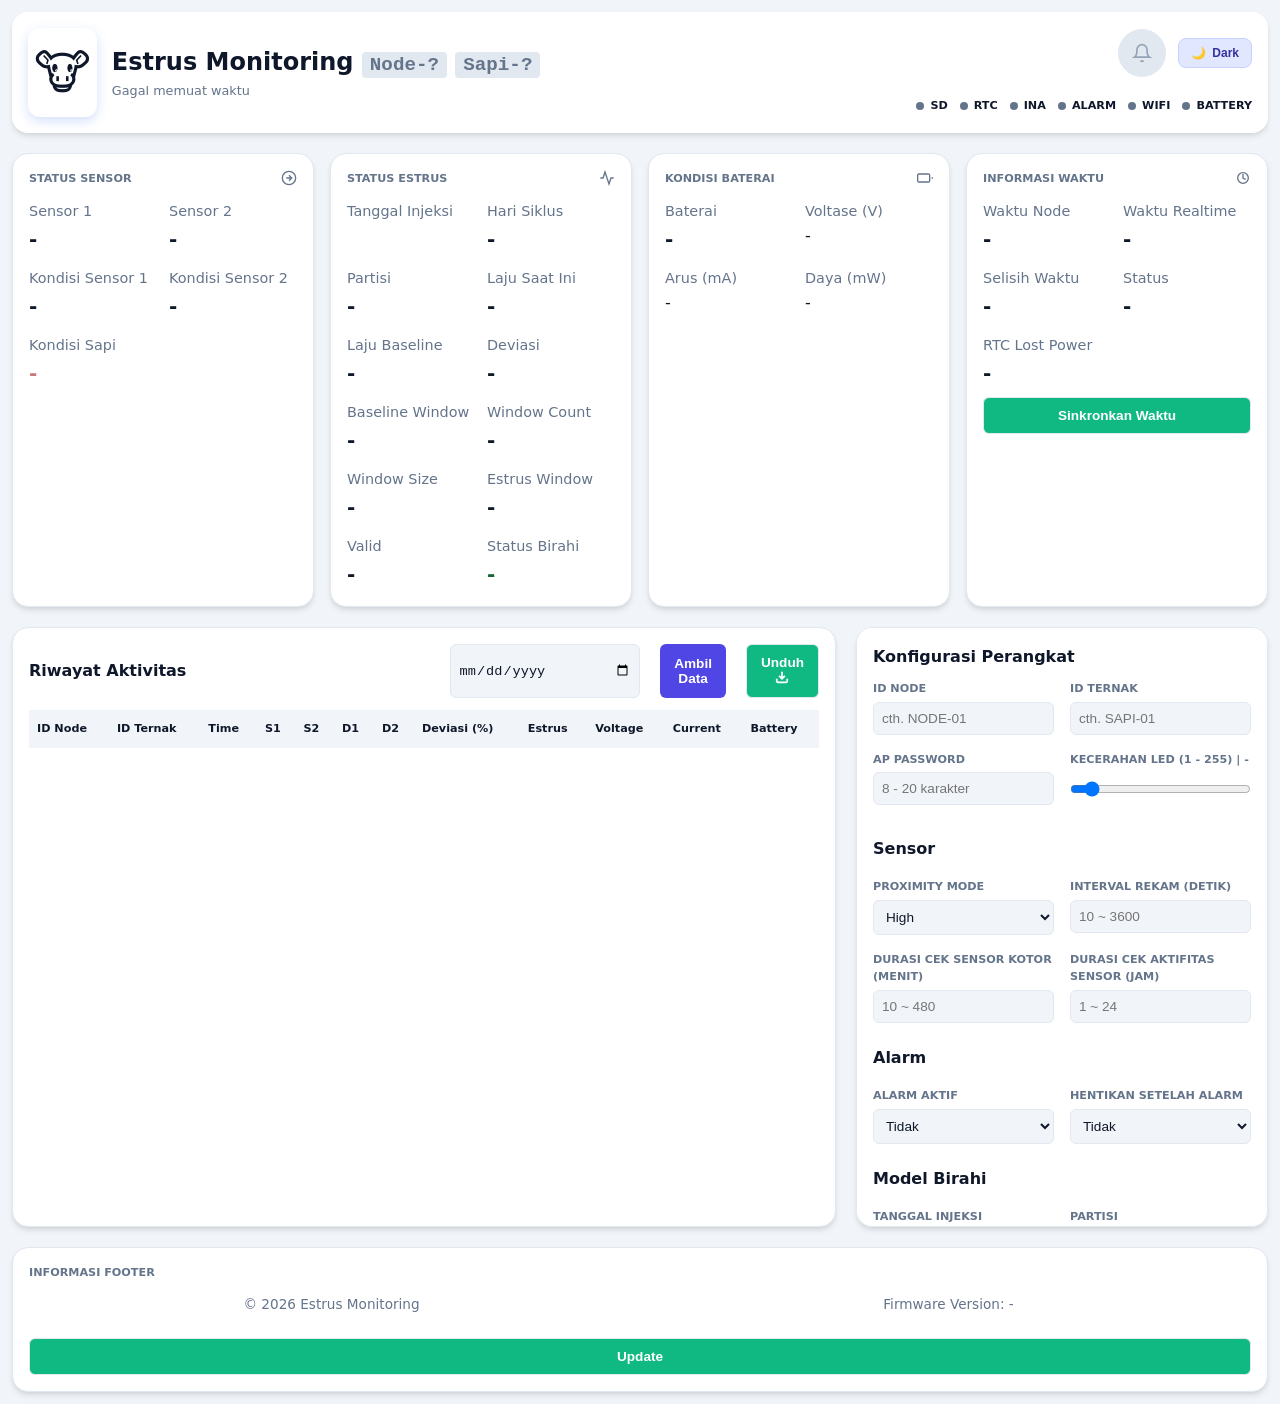
==== commit 5e323014: "UI: add injection date & update baseline/partition inputs Add Injection Date display (id: injectionD" ====
--- a/www/index.html
+++ b/www/index.html
@@ -191,6 +191,14 @@
           </div>
           <div class="card-content-grid">
             <div>
+              <div class="stat-unit">Tanggal Injeksi</div>
+              <div class="stat-value" id="injectionDate"></div>
+            </div>
+            <div>
+              <div class="stat-unit">Hari Siklus</div>
+              <div class="stat-value" id="cycleDay">-</div>
+            </div>
+            <div>
               <div class="stat-unit">Partisi</div>
               <div class="stat-value" id="partitionHours">-</div>
             </div>
@@ -207,15 +215,23 @@
               <div class="stat-value" id="deviationPct">-</div>
             </div>
             <div>
-              <div class="stat-unit">Ambang Birahi</div>
-              <div class="stat-value" id="estrusThreshold">-</div>
-            </div>
-            <div>
-              <div class="stat-unit">Sampel Baseline</div>
-              <div class="stat-value" id="baselineSamples">-</div>
-            </div>
-            <div>
-              <div class="stat-unit">Baseline Valid</div>
+              <div class="stat-unit">Baseline Window</div>
+              <div class="stat-value" id="baselineWindow">-</div>
+            </div>
+            <div>
+              <div class="stat-unit">Window Count</div>
+              <div class="stat-value" id="windowCount">-</div>
+            </div>
+            <div>
+              <div class="stat-unit">Window Size</div>
+              <div class="stat-value" id="windowSize">-</div>
+            </div>
+            <div>
+              <div class="stat-unit">Estrus Window</div>
+              <div class="stat-value" id="estrusWindow">-</div>
+            </div>
+            <div>
+              <div class="stat-unit">Valid</div>
               <div class="stat-value" id="baselineValid">-</div>
             </div>
             <div>
@@ -512,14 +528,14 @@
               </div>
 
               <div class="form-group">
-                <label>Durasi Cek Sensor Kotor (Jam)</label>
+                <label>Durasi Cek Sensor Kotor (Menit)</label>
                 <input
                   type="number"
                   id="dirtyCfg"
-                  min="1"
-                  max="24"
+                  min="10"
+                  max="480"
                   step="1"
-                  placeholder="1 ~ 24"
+                  placeholder="10 ~ 480"
                   required
                 />
               </div>
@@ -564,16 +580,20 @@
               </div>
 
               <div class="form-group">
-                <label>Partisi (jam)</label>
-                <input
-                  type="number"
-                  id="partitionCfg"
-                  min="1"
-                  max="24"
-                  step="1"
-                  placeholder="1 ~ 24"
-                  required
-                />
+                <label>Tanggal Injeksi</label>
+                <input id="injectionDateCfg" type="date" />
+              </div>
+
+              <div class="form-group">
+                <label>Partisi</label>
+                <select id="partitionCfg" required>
+                  <option value="3">3</option>
+                  <option value="4">4</option>
+                  <option value="6">6</option>
+                  <option value="8">8</option>
+                  <option value="12">12</option>
+                  <option value="24">24</option>
+                </select>
               </div>
 
               <div class="form-group">
@@ -603,14 +623,14 @@
               </div>
 
               <div class="form-group">
-                <label>Min. Sampel Baseline</label>
+                <label>Baseline Window</label>
                 <input
                   type="number"
                   id="baselineCfg"
-                  min="10"
-                  max="1000"
+                  min="2"
+                  max="48"
                   step="1"
-                  placeholder="10 ~ 1000"
+                  placeholder="2 ~ 48"
                   required
                 />
               </div>
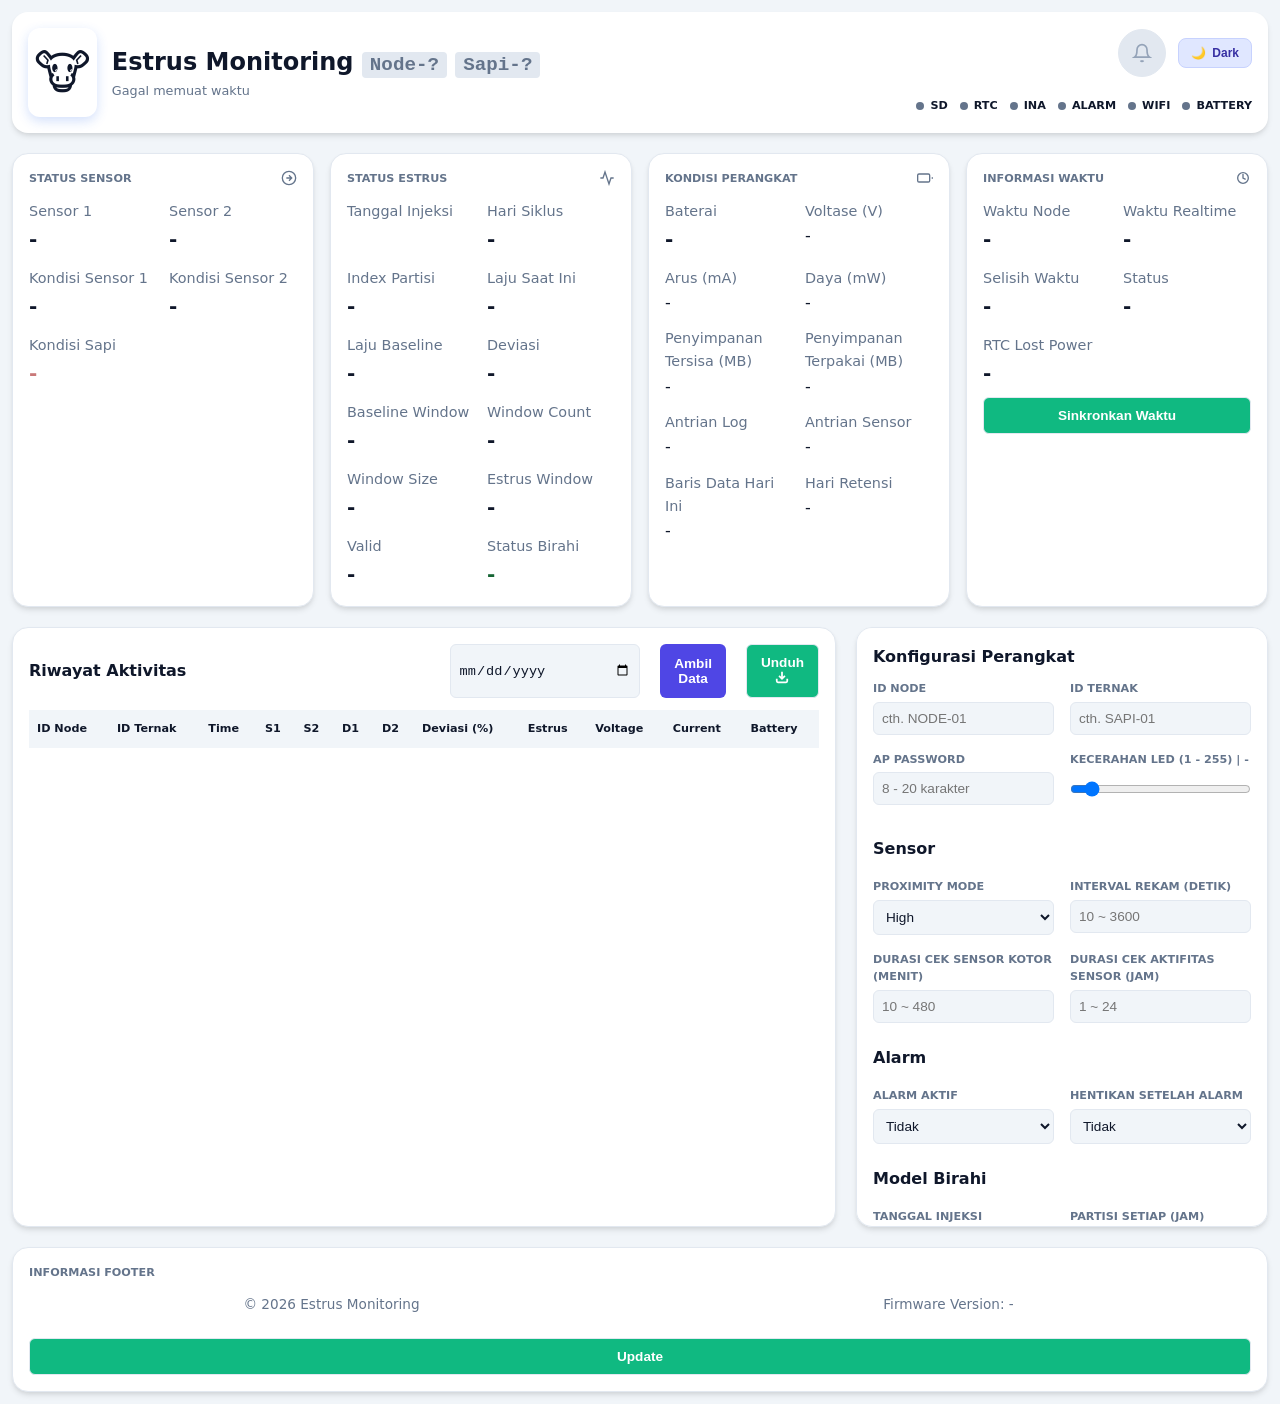
==== commit 1c8992ca: "UI: add device status stats and tweak controls Update www/index.html to expand device status info an" ====
--- a/www/index.html
+++ b/www/index.html
@@ -35,6 +35,7 @@
               class="alarm-btn alarm-inactive"
               onclick="stopAlarm()"
               title="Master Alarm"
+              disabled
             >
               <svg
                 id="icon-alarm"
@@ -199,7 +200,7 @@
               <div class="stat-value" id="cycleDay">-</div>
             </div>
             <div>
-              <div class="stat-unit">Partisi</div>
+              <div class="stat-unit">Index Partisi</div>
               <div class="stat-value" id="partitionHours">-</div>
             </div>
             <div>
@@ -244,7 +245,7 @@
         <!-- Battery Info -->
         <div class="card">
           <div class="card-header">
-            <span>Kondisi Baterai</span>
+            <span>Kondisi Perangkat</span>
             <svg
               width="16"
               height="16"
@@ -258,6 +259,7 @@
             </svg>
           </div>
           <div class="card-content-grid">
+            <!-- BATTERY -->
             <div>
               <div class="stat-unit">Baterai</div>
               <div class="stat-value" id="batteryPercent">-</div>
@@ -277,6 +279,33 @@
             <div>
               <div class="stat-unit">Daya (mW)</div>
               <div id="batteryPower">-</div>
+            </div>
+            <!-- STORAGE SDCARD -->
+            <div>
+              <div class="stat-unit">Penyimpanan Tersisa (MB)</div>
+              <div id="freeSDCard">-</div>
+            </div>
+            <div>
+              <div class="stat-unit">Penyimpanan Terpakai (MB)</div>
+              <div id="usedSDCard">-</div>
+            </div>
+            <!-- QUEUE -->
+            <div>
+              <div class="stat-unit">Antrian Log</div>
+              <div id="logQueue">-</div>
+            </div>
+            <div>
+              <div class="stat-unit">Antrian Sensor</div>
+              <div id="sensorQueue">-</div>
+            </div>
+            <!-- CSV DATA -->
+            <div>
+              <div class="stat-unit">Baris Data Hari Ini</div>
+              <div id="csvRowsToday">-</div>
+            </div>
+            <div>
+              <div class="stat-unit">Hari Retensi</div>
+              <div id="retentionDayStat">-</div>
             </div>
           </div>
         </div>
@@ -365,11 +394,10 @@
               </button>
               <!-- download history button -->
               <button
+                id="downloadCsvBtn"
                 class="btn btn-outline"
                 style="width: auto"
-                onclick="
-                  downloadCSV(document.getElementById('historyDate').value)
-                "
+                onclick="downloadCSV()"
               >
                 Unduh
                 <svg
@@ -585,7 +613,7 @@
               </div>
 
               <div class="form-group">
-                <label>Partisi</label>
+                <label>Partisi Setiap (Jam)</label>
                 <select id="partitionCfg" required>
                   <option value="3">3</option>
                   <option value="4">4</option>
@@ -649,7 +677,7 @@
                   max="150"
                   step="0.1"
                   placeholder="100 ~ 150"
-                  required
+                  readonly
                 />
               </div>
 
@@ -662,7 +690,7 @@
                   max="600"
                   step="0.1"
                   placeholder="400 ~ 600"
-                  required
+                  readonly
                 />
               </div>
 
